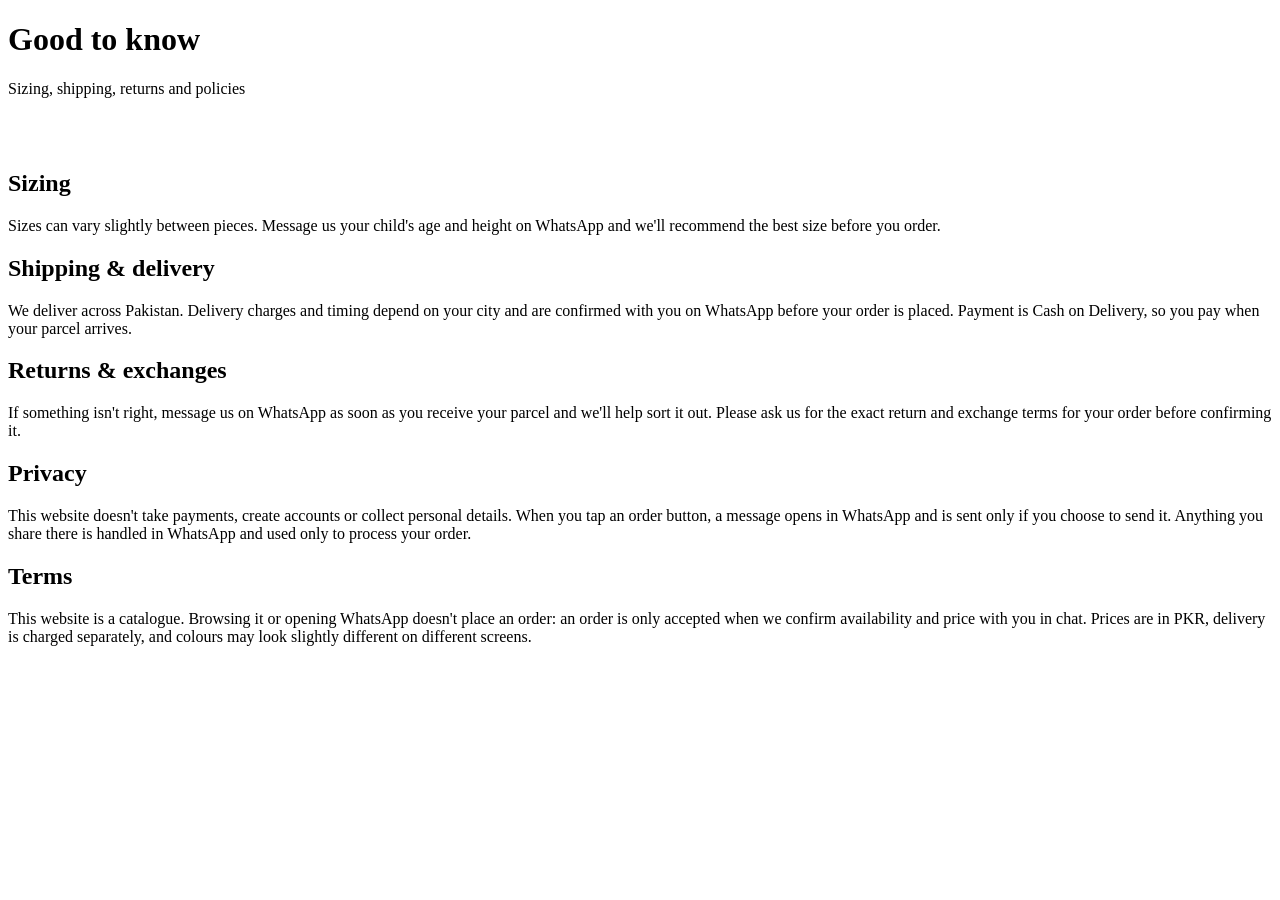
==== info.html @ cdf62325 "Add files via upload" ====
<!DOCTYPE html>
<html lang="en"><head><meta charset="utf-8"><meta name="viewport" content="width=device-width, initial-scale=1, viewport-fit=cover">
<title>Sizing, Shipping & Policies | PikoPanda</title><meta name="description" content="Sizing, shipping, returns, privacy and terms for PikoPanda.">
<link rel="icon" href="assets/mark.jpg"><link rel="preconnect" href="https://fonts.googleapis.com"><link rel="preconnect" href="https://fonts.gstatic.com" crossorigin>
<link href="https://fonts.googleapis.com/css2?family=Baloo+2:wght@600;700&family=Plus+Jakarta+Sans:wght@400;500;600;700&display=swap" rel="stylesheet">
<link rel="stylesheet" href="assets/style.css"></head>
<body data-page="info"><main id="top"><div class="pagehead"><h1>Good to know</h1><p>Sizing, shipping, returns and policies</p></div><section style="padding-top:36px"><div class="wrap prose">
<h2 id="sizing">Sizing</h2><p>Sizes can vary slightly between pieces. Message us your child's age and height on WhatsApp and we'll recommend the best size before you order.</p>
<h2 id="shipping">Shipping &amp; delivery</h2><p>We deliver across Pakistan. Delivery charges and timing depend on your city and are confirmed with you on WhatsApp before your order is placed. Payment is Cash on Delivery, so you pay when your parcel arrives.</p>
<h2 id="returns">Returns &amp; exchanges</h2><p>If something isn't right, message us on WhatsApp as soon as you receive your parcel and we'll help sort it out. Please ask us for the exact return and exchange terms for your order before confirming it.</p>
<h2 id="privacy">Privacy</h2><p>This website doesn't take payments, create accounts or collect personal details. When you tap an order button, a message opens in WhatsApp and is sent only if you choose to send it. Anything you share there is handled in WhatsApp and used only to process your order.</p>
<h2 id="terms">Terms</h2><p>This website is a catalogue. Browsing it or opening WhatsApp doesn't place an order: an order is only accepted when we confirm availability and price with you in chat. Prices are in PKR, delivery is charged separately, and colours may look slightly different on different screens.</p>
</div></section></main><script src="assets/site.js"></script></body></html>
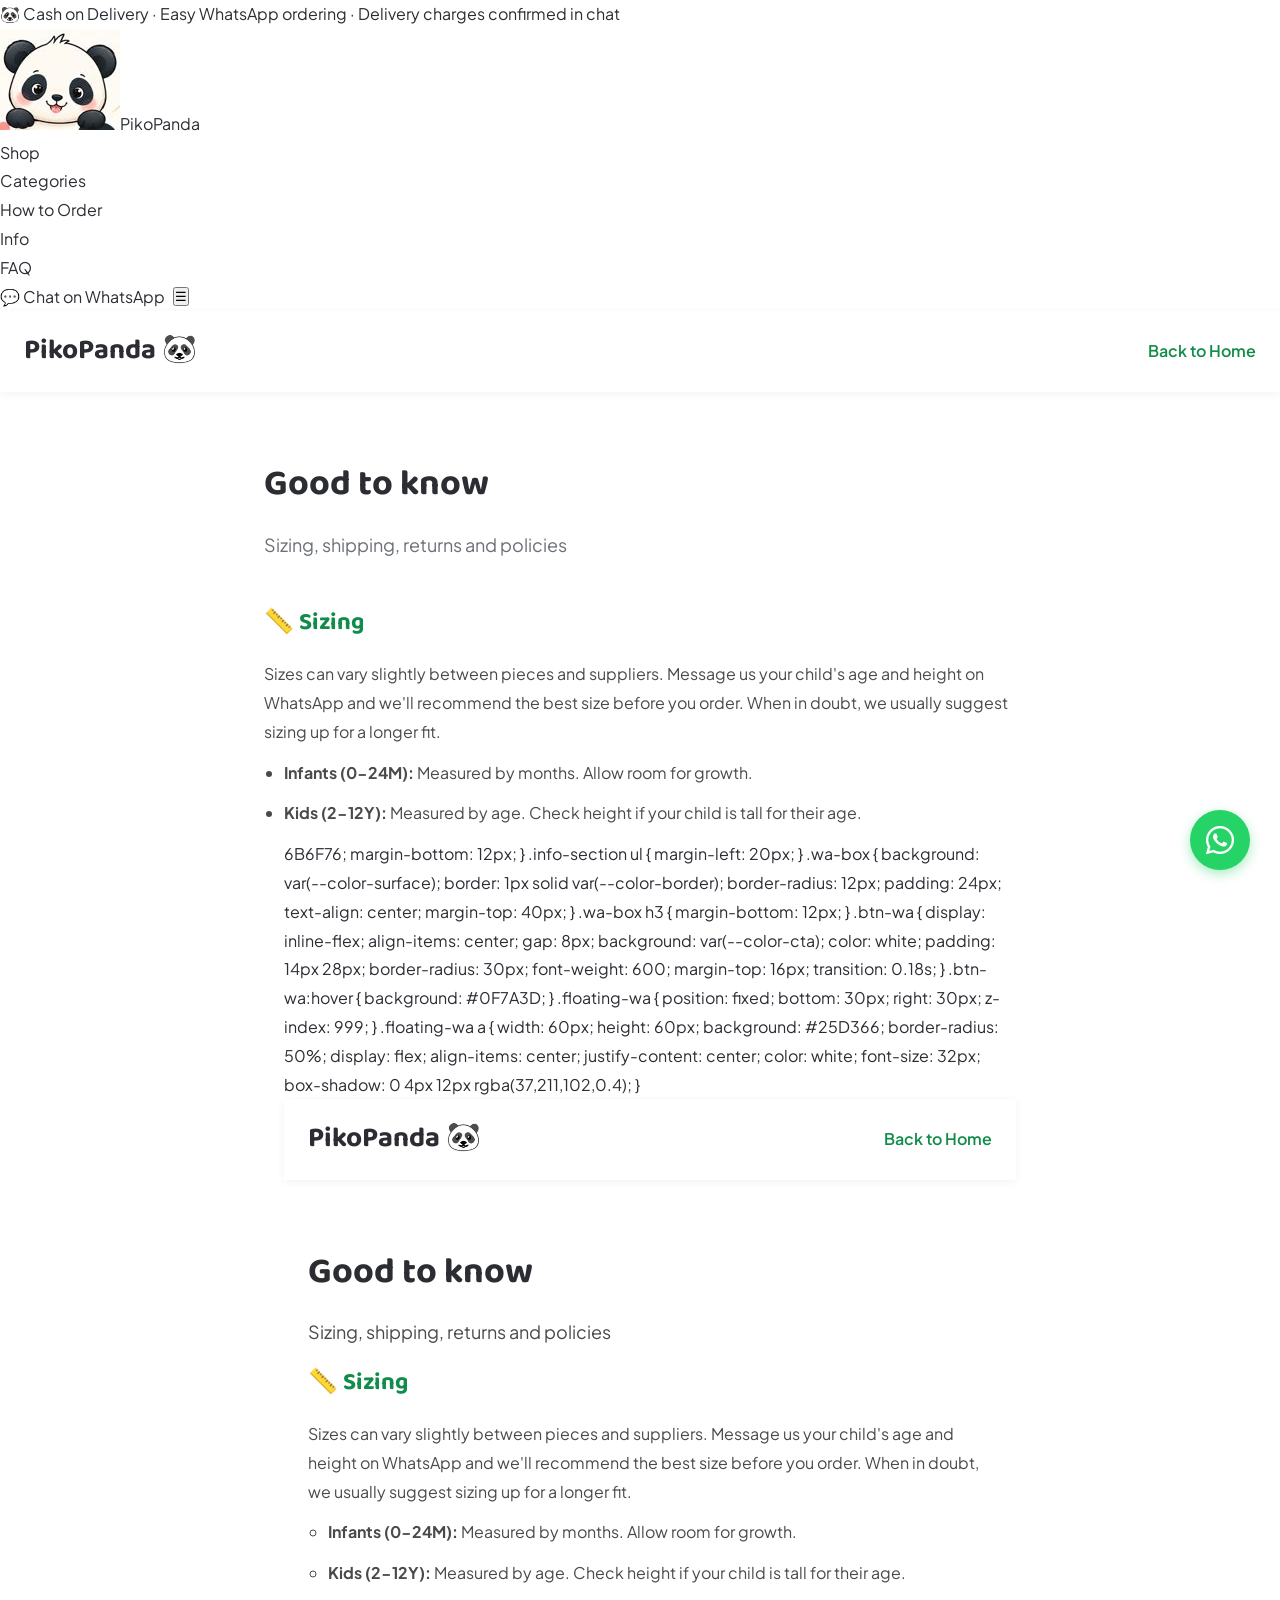
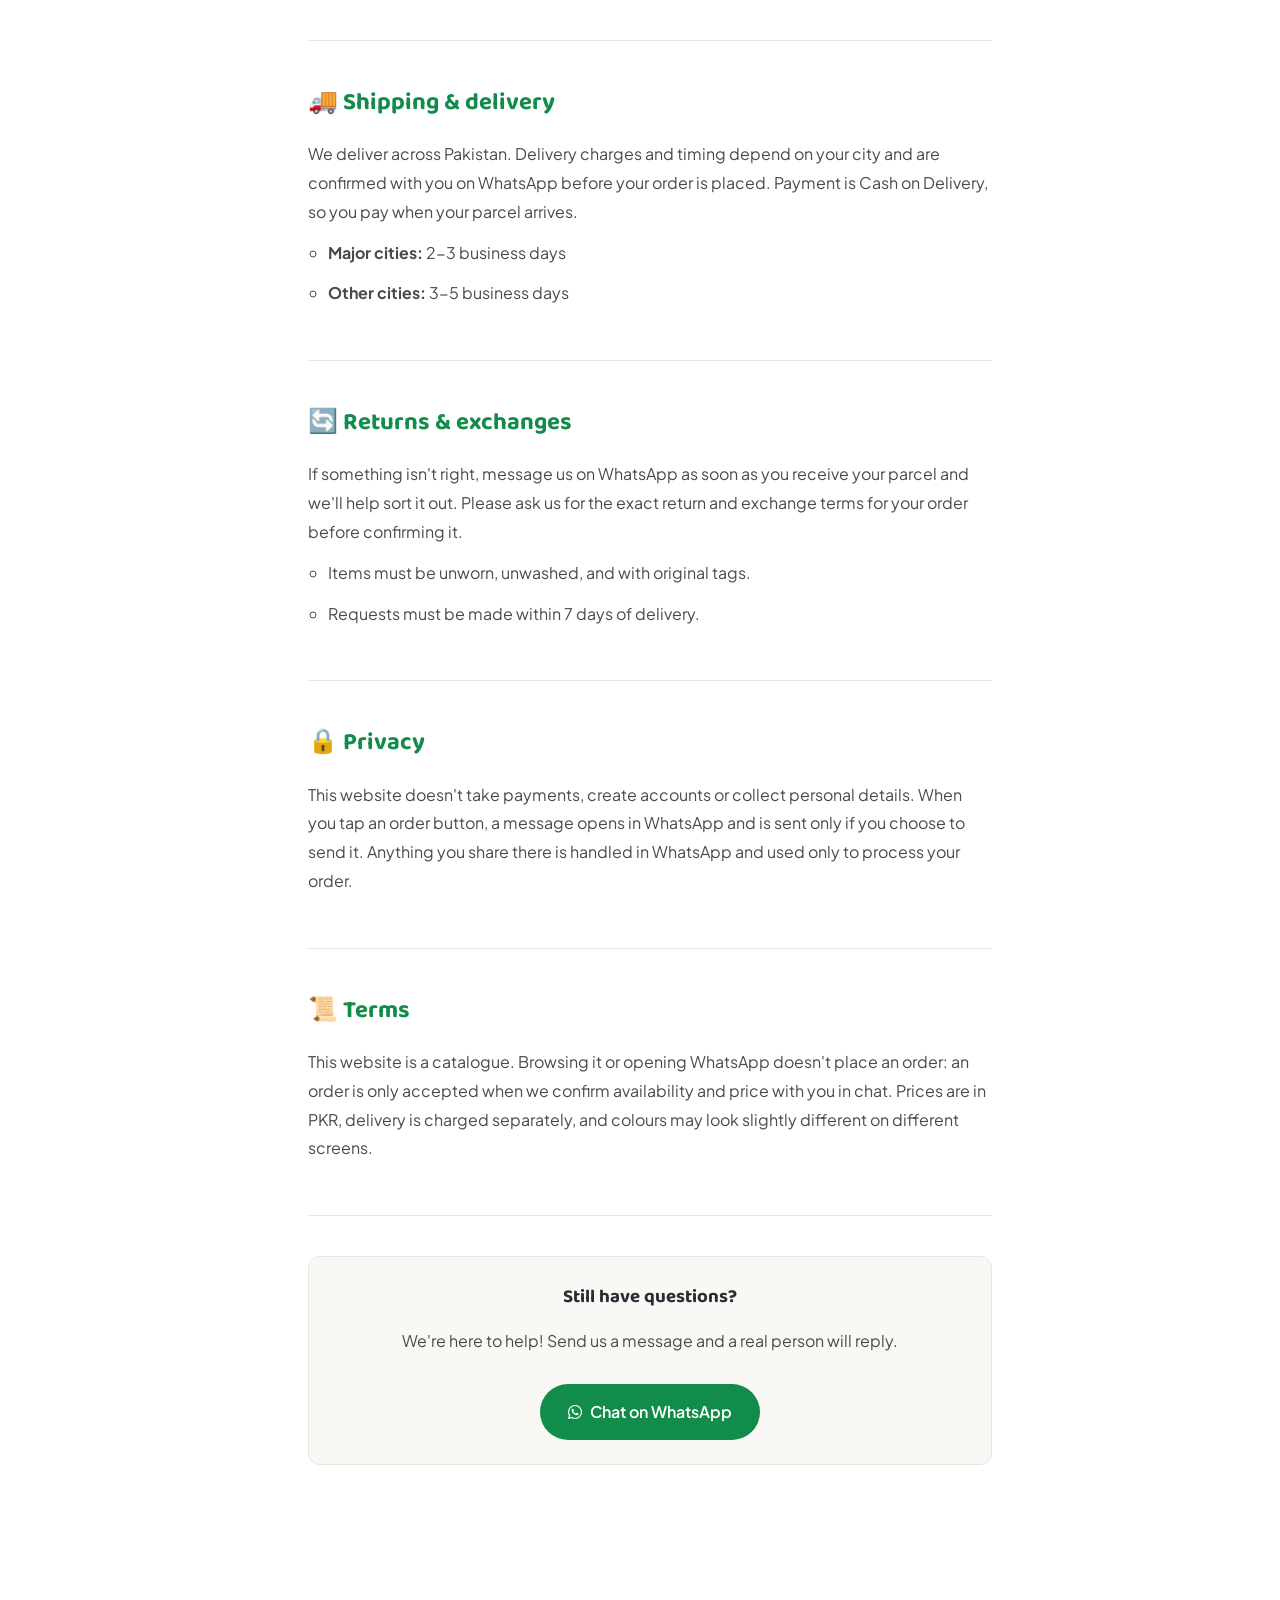
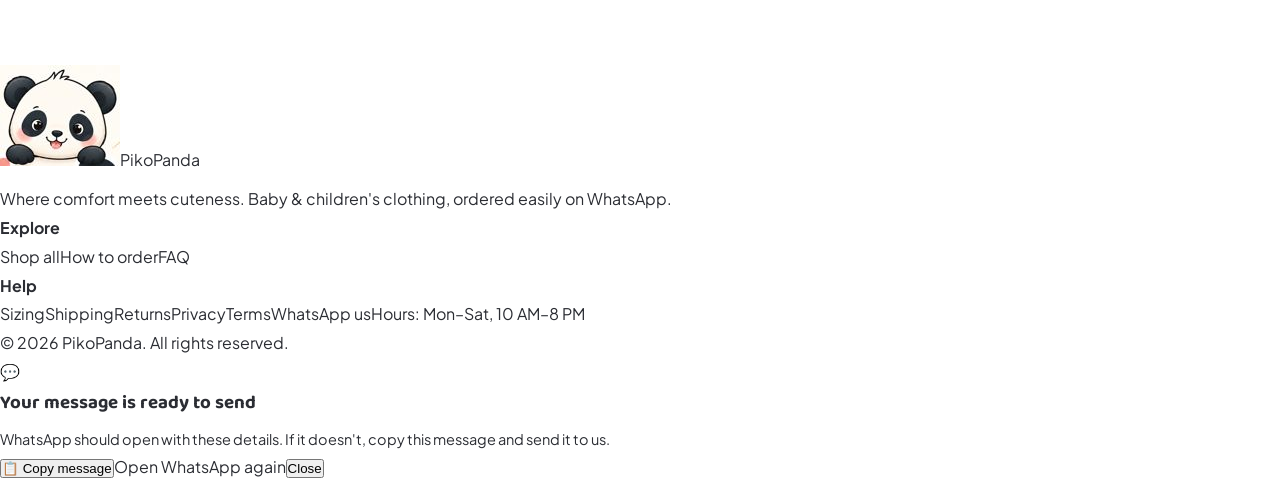
==== commit bdb053be: "Update info.html" ====
--- a/info.html
+++ b/info.html
@@ -1,13 +1,140 @@
 <!DOCTYPE html>
-<html lang="en"><head><meta charset="utf-8"><meta name="viewport" content="width=device-width, initial-scale=1, viewport-fit=cover">
-<title>Sizing, Shipping & Policies | PikoPanda</title><meta name="description" content="Sizing, shipping, returns, privacy and terms for PikoPanda.">
-<link rel="icon" href="assets/mark.jpg"><link rel="preconnect" href="https://fonts.googleapis.com"><link rel="preconnect" href="https://fonts.gstatic.com" crossorigin>
-<link href="https://fonts.googleapis.com/css2?family=Baloo+2:wght@600;700&family=Plus+Jakarta+Sans:wght@400;500;600;700&display=swap" rel="stylesheet">
-<link rel="stylesheet" href="assets/style.css"></head>
-<body data-page="info"><main id="top"><div class="pagehead"><h1>Good to know</h1><p>Sizing, shipping, returns and policies</p></div><section style="padding-top:36px"><div class="wrap prose">
-<h2 id="sizing">Sizing</h2><p>Sizes can vary slightly between pieces. Message us your child's age and height on WhatsApp and we'll recommend the best size before you order.</p>
-<h2 id="shipping">Shipping &amp; delivery</h2><p>We deliver across Pakistan. Delivery charges and timing depend on your city and are confirmed with you on WhatsApp before your order is placed. Payment is Cash on Delivery, so you pay when your parcel arrives.</p>
-<h2 id="returns">Returns &amp; exchanges</h2><p>If something isn't right, message us on WhatsApp as soon as you receive your parcel and we'll help sort it out. Please ask us for the exact return and exchange terms for your order before confirming it.</p>
-<h2 id="privacy">Privacy</h2><p>This website doesn't take payments, create accounts or collect personal details. When you tap an order button, a message opens in WhatsApp and is sent only if you choose to send it. Anything you share there is handled in WhatsApp and used only to process your order.</p>
-<h2 id="terms">Terms</h2><p>This website is a catalogue. Browsing it or opening WhatsApp doesn't place an order: an order is only accepted when we confirm availability and price with you in chat. Prices are in PKR, delivery is charged separately, and colours may look slightly different on different screens.</p>
-</div></section></main><script src="assets/site.js"></script></body></html>+<html lang="en">
+<head>
+    <meta charset="UTF-8">
+    <meta name="viewport" content="width=device-width, initial-scale=1.0">
+    <title>Sizing, Shipping & Policies | PikoPanda</title>
+    <link rel="preconnect" href="https://fonts.googleapis.com">
+    <link href="https://fonts.googleapis.com/css2?family=Baloo+2:wght@400;600;700&family=Plus+Jakarta+Sans:wght@400;500;600;700&display=swap" rel="stylesheet">
+    <link rel="stylesheet" href="https://cdnjs.cloudflare.com/ajax/libs/font-awesome/6.4.0/css/all.min.css">
+    <style>
+        :root { --color-primary: #2B2D33; --color-cta: #128C4A; --color-surface: #FAF8F5; --color-border: #E8E6E2; --container-max: 1240px; }
+        * { margin: 0; padding: 0; box-sizing: border-box; }
+        body { font-family: 'Plus Jakarta Sans', sans-serif; color: var(--color-primary); background: white; line-height: 1.8; }
+        h1, h2, h3 { font-family: 'Baloo 2', cursive; }
+        a { text-decoration: none; color: inherit; }
+
+        .header { background: white; box-shadow: 0 2px 8px rgba(43,45,51,0.06); padding: 15px 24px; position: sticky; top: 0; z-index: 100; }
+        .header-container { max-width: var(--container-max); margin: 0 auto; display: flex; justify-content: space-between; align-items: center; }
+        .logo { font-family: 'Baloo 2', cursive; font-size: 28px; font-weight: 700; text-decoration: none; color: var(--color-primary); }
+
+        .info-container { max-width: 800px; margin: 0 auto; padding: 60px 24px; }
+        .info-container h1 { font-size: 36px; margin-bottom: 12px; }
+        .info-container > p { color: #6B6F76; margin-bottom: 40px; font-size: 18px; }
+        
+        .info-section { margin-bottom: 40px; padding-bottom: 40px; border-bottom: 1px solid var(--color-border); }
+        .info-section:last-child { border-bottom: none; }
+        .info-section h2 { font-size: 24px; margin-bottom: 16px; color: var(--color-cta); }
+        .info-section p, .info-section li { margin-bottom: 12px; color: #4a4a4a; }
+        .info-section ul { margin-left: 20px; }
+
+        .wa-box { background: var(--color-surface); border: 1px solid var(--color-border); border-radius: 12px; padding: 24px; text-align: center; margin-top: 40px; }
+        .wa-box h3 { margin-bottom: 12px; }
+        .btn-wa { display: inline-flex; align-items: center; gap: 8px; background: var(--color-cta); color: white; padding: 14px 28px; border-radius: 30px; font-weight: 600; margin-top: 16px; transition: 0.18s; }
+        .btn-wa:hover { background: #0F7A3D; }
+
+        .floating-wa { position: fixed; bottom: 30px; right: 30px; z-index: 999; }
+        .floating-wa a { width: 60px; height: 60px; background: #25D366; border-radius: 50%; display: flex; align-items: center; justify-content: center; color: white; font-size: 32px; box-shadow: 0 4px 12px rgba(37,211,102,0.4); }
+    </style>
+</head>
+<body>
+    <header class="header">
+        <div class="header-container">
+            <a href="index.html" class="logo">PikoPanda 🐼</a>
+            <a href="index.html" style="color:var(--color-cta);font-weight:600;">Back to Home</a>
+        </div>
+    </header>
+
+    <div class="info-container">
+        <h1>Good to know</h1>
+        <p>Sizing, shipping, returns and policies</p>
+
+        <div class="info-section">
+            <h2>📏 Sizing</h2>
+            <p>Sizes can vary slightly between pieces and suppliers. Message us your child's age and height on WhatsApp and we'll recommend the best size before you order. When in doubt, we usually suggest sizing up for a longer fit.</p>
+            <ul>
+                <li><strong>Infants (0-24M):</strong> Measured by months. Allow room for growth.</li>
+                <li><strong>Kids (2-12Y):</strong> Measured by age. Check height if your child is tall for their age.</li>
+           6B6F76; margin-bottom: 12px; }
+        .info-section ul { margin-left: 20px; }
+
+        .wa-box { background: var(--color-surface); border: 1px solid var(--color-border); border-radius: 12px; padding: 24px; text-align: center; margin-top: 40px; }
+        .wa-box h3 { margin-bottom: 12px; }
+        .btn-wa { display: inline-flex; align-items: center; gap: 8px; background: var(--color-cta); color: white; padding: 14px 28px; border-radius: 30px; font-weight: 600; margin-top: 16px; transition: 0.18s; }
+        .btn-wa:hover { background: #0F7A3D; }
+
+        .floating-wa { position: fixed; bottom: 30px; right: 30px; z-index: 999; }
+        .floating-wa a { width: 60px; height: 60px; background: #25D366; border-radius: 50%; display: flex; align-items: center; justify-content: center; color: white; font-size: 32px; box-shadow: 0 4px 12px rgba(37,211,102,0.4); }
+    </style>
+</head>
+<body>
+    <header class="header">
+        <div class="header-container">
+            <a href="index.html" class="logo">PikoPanda 🐼</a>
+            <a href="index.html" style="color:var(--color-cta);font-weight:600;">Back to Home</a>
+        </div>
+    </header>
+
+    <div class="info-container">
+        <h1>Good to know</h1>
+        <p>Sizing, shipping, returns and policies</p>
+
+        <div class="info-section">
+            <h2>📏 Sizing</h2>
+            <p>Sizes can vary slightly between pieces and suppliers. Message us your child's age and height on WhatsApp and we'll recommend the best size before you order. When in doubt, we usually suggest sizing up for a longer fit.</p>
+            <ul>
+                <li><strong>Infants (0-24M):</strong> Measured by months. Allow room for growth.</li>
+                <li><strong>Kids (2-12Y):</strong> Measured by age. Check height if your child is tall for their age.</li>
+            </ul>
+        </div>
+
+        <div class="info-section">
+            <h2>🚚 Shipping & delivery</h2>
+            <p>We deliver across Pakistan. Delivery charges and timing depend on your city and are confirmed with you on WhatsApp before your order is placed. Payment is Cash on Delivery, so you pay when your parcel arrives.</p>
+            <ul>
+                <li><strong>Major cities:</strong> 2-3 business days</li>
+                <li><strong>Other cities:</strong> 3-5 business days</li>
+            </ul>
+        </div>
+
+        <div class="info-section">
+            <h2>🔄 Returns & exchanges</h2>
+            <p>If something isn't right, message us on WhatsApp as soon as you receive your parcel and we'll help sort it out. Please ask us for the exact return and exchange terms for your order before confirming it.</p>
+            <ul>
+                <li>Items must be unworn, unwashed, and with original tags.</li>
+                <li>Requests must be made within 7 days of delivery.</li>
+            </ul>
+        </div>
+
+        <div class="info-section">
+            <h2>🔒 Privacy</h2>
+            <p>This website doesn't take payments, create accounts or collect personal details. When you tap an order button, a message opens in WhatsApp and is sent only if you choose to send it. Anything you share there is handled in WhatsApp and used only to process your order.</p>
+        </div>
+
+        <div class="info-section">
+            <h2>📜 Terms</h2>
+            <p>This website is a catalogue. Browsing it or opening WhatsApp doesn't place an order: an order is only accepted when we confirm availability and price with you in chat. Prices are in PKR, delivery is charged separately, and colours may look slightly different on different screens.</p>
+        </div>
+
+        <div class="wa-box">
+            <h3>Still have questions?</h3>
+            <p>We're here to help! Send us a message and a real person will reply.</p>
+            <a href="#" class="btn-wa" id="infoWa"><i class="fab fa-whatsapp"></i> Chat on WhatsApp</a>
+        </div>
+    </div>
+
+    <div class="floating-wa">
+        <a href="#" id="floatWa"><i class="fab fa-whatsapp"></i></a>
+    </div>
+
+    <script src="assets/site.js"></script>
+    <script>
+        document.addEventListener('DOMContentLoaded', () => {
+            const msg = encodeURIComponent('Hi PikoPanda! 🐼 I have a question about sizing/shipping.');
+            const url = `https://wa.me/${CFG.wa}?text=${msg}`;
+            document.getElementById('infoWa').href = url;
+            document.getElementById('floatWa').href = url;
+        });
+    </script>
+</body>
+</html>
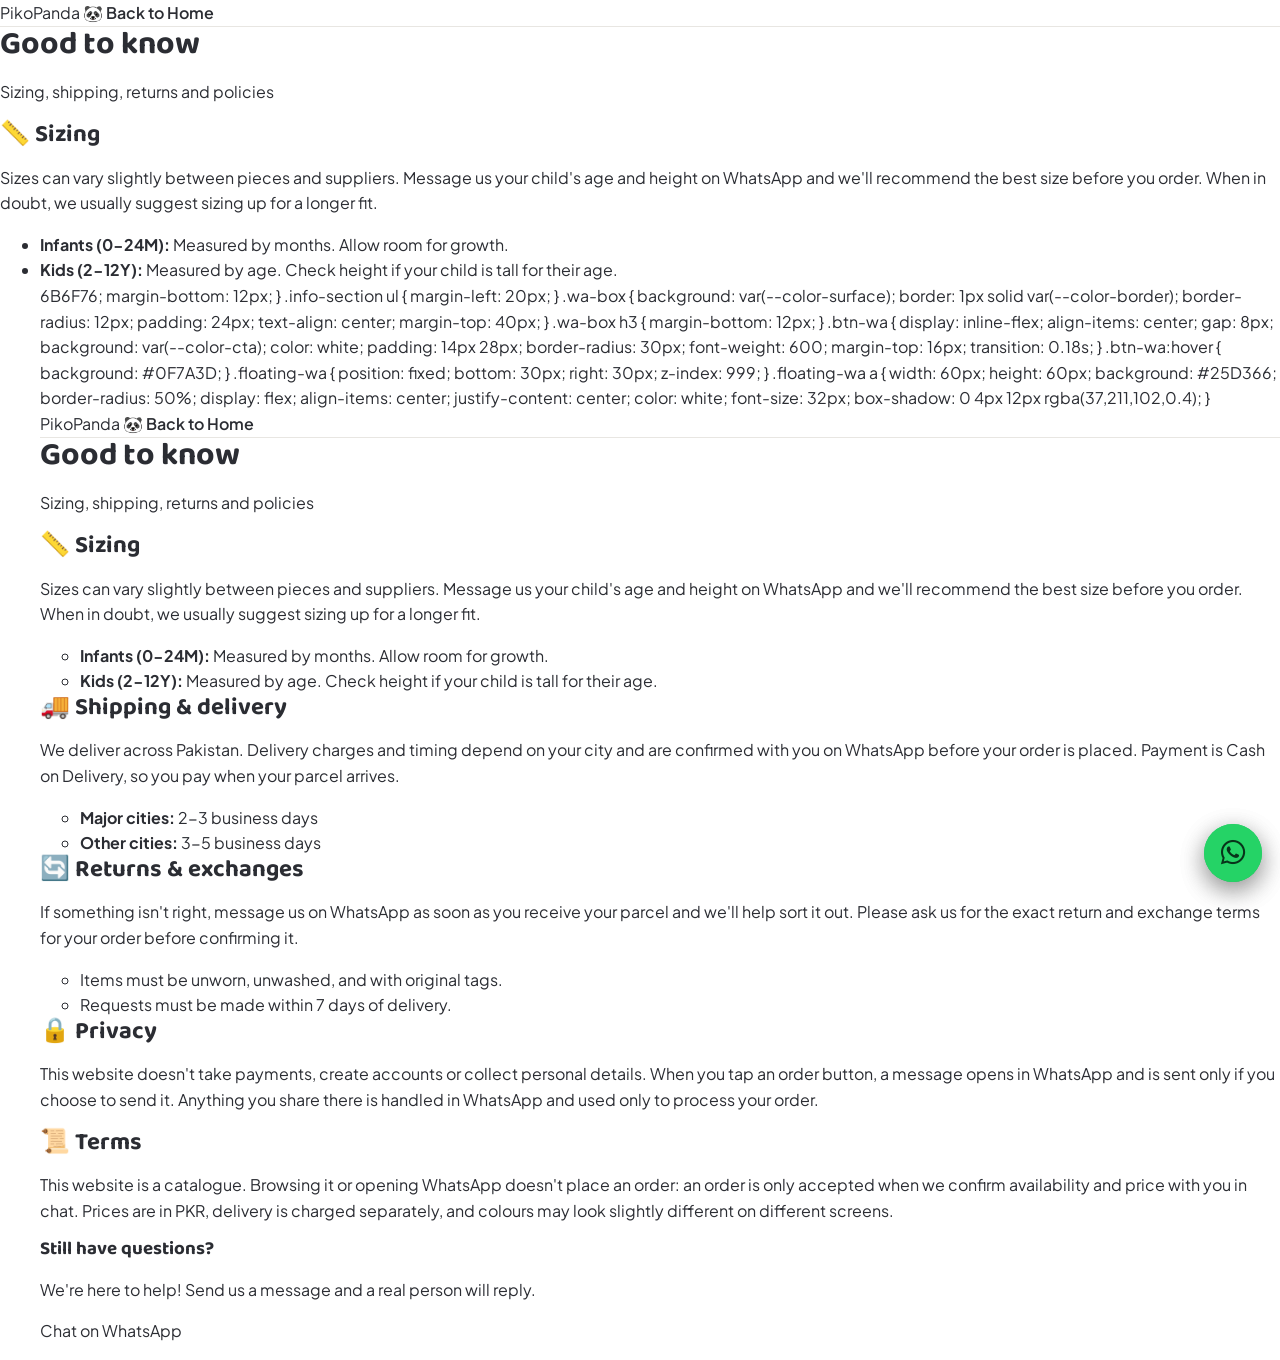
==== commit 9c035545: "Update info.html" ====
--- a/info.html
+++ b/info.html
@@ -7,35 +7,8 @@
     <link rel="preconnect" href="https://fonts.googleapis.com">
     <link href="https://fonts.googleapis.com/css2?family=Baloo+2:wght@400;600;700&family=Plus+Jakarta+Sans:wght@400;500;600;700&display=swap" rel="stylesheet">
     <link rel="stylesheet" href="https://cdnjs.cloudflare.com/ajax/libs/font-awesome/6.4.0/css/all.min.css">
-    <style>
-        :root { --color-primary: #2B2D33; --color-cta: #128C4A; --color-surface: #FAF8F5; --color-border: #E8E6E2; --container-max: 1240px; }
-        * { margin: 0; padding: 0; box-sizing: border-box; }
-        body { font-family: 'Plus Jakarta Sans', sans-serif; color: var(--color-primary); background: white; line-height: 1.8; }
-        h1, h2, h3 { font-family: 'Baloo 2', cursive; }
-        a { text-decoration: none; color: inherit; }
-
-        .header { background: white; box-shadow: 0 2px 8px rgba(43,45,51,0.06); padding: 15px 24px; position: sticky; top: 0; z-index: 100; }
-        .header-container { max-width: var(--container-max); margin: 0 auto; display: flex; justify-content: space-between; align-items: center; }
-        .logo { font-family: 'Baloo 2', cursive; font-size: 28px; font-weight: 700; text-decoration: none; color: var(--color-primary); }
-
-        .info-container { max-width: 800px; margin: 0 auto; padding: 60px 24px; }
-        .info-container h1 { font-size: 36px; margin-bottom: 12px; }
-        .info-container > p { color: #6B6F76; margin-bottom: 40px; font-size: 18px; }
-        
-        .info-section { margin-bottom: 40px; padding-bottom: 40px; border-bottom: 1px solid var(--color-border); }
-        .info-section:last-child { border-bottom: none; }
-        .info-section h2 { font-size: 24px; margin-bottom: 16px; color: var(--color-cta); }
-        .info-section p, .info-section li { margin-bottom: 12px; color: #4a4a4a; }
-        .info-section ul { margin-left: 20px; }
-
-        .wa-box { background: var(--color-surface); border: 1px solid var(--color-border); border-radius: 12px; padding: 24px; text-align: center; margin-top: 40px; }
-        .wa-box h3 { margin-bottom: 12px; }
-        .btn-wa { display: inline-flex; align-items: center; gap: 8px; background: var(--color-cta); color: white; padding: 14px 28px; border-radius: 30px; font-weight: 600; margin-top: 16px; transition: 0.18s; }
-        .btn-wa:hover { background: #0F7A3D; }
-
-        .floating-wa { position: fixed; bottom: 30px; right: 30px; z-index: 999; }
-        .floating-wa a { width: 60px; height: 60px; background: #25D366; border-radius: 50%; display: flex; align-items: center; justify-content: center; color: white; font-size: 32px; box-shadow: 0 4px 12px rgba(37,211,102,0.4); }
-    </style>
+    <link rel="stylesheet" href="assets/style.css">
+  
 </head>
 <body>
     <header class="header">
--- a/assets/style.css
+++ b/assets/style.css
@@ -0,0 +1,115 @@
+
+:root{--ink:#2B2D33;--green:#7FB69A;--wa:#128C4A;--peach:#FFE5D4;--blue:#DCEBF5;--mint:#E4F2EA;--bg:#fff;--oat:#FAF8F5;--line:#E8E6E2;--muted:#6B6F76;--coral:#E8836B;--card:#fff;--shadow:0 10px 30px rgba(43,45,51,.08);
+box-sizing:border-box;padding-top:env(safe-area-inset-top,0px);padding-bottom:env(safe-area-inset-bottom,0px)}
+@media (prefers-color-scheme:dark){:root:not([data-theme="light"]){--ink:#F3F1EC;--bg:#17181B;--oat:#1E2023;--line:#2F3237;--muted:#A5A9B0;--peach:#3A2A22;--blue:#22303A;--mint:#1F2F27;--card:#212327;--shadow:0 10px 30px rgba(0,0,0,.4)}}
+:root[data-theme="dark"]{--ink:#F3F1EC;--bg:#17181B;--oat:#1E2023;--line:#2F3237;--muted:#A5A9B0;--peach:#3A2A22;--blue:#22303A;--mint:#1F2F27;--card:#212327;--shadow:0 10px 30px rgba(0,0,0,.4)}
+html{scroll-behavior:smooth;scroll-padding-top:env(safe-area-inset-top,0px)}
+*{box-sizing:border-box}
+body{margin:0;background:var(--bg);color:var(--ink);font-family:'Plus Jakarta Sans',-apple-system,BlinkMacSystemFont,'Segoe UI',sans-serif;line-height:1.6;-webkit-font-smoothing:antialiased}
+h1,h2,h3{font-family:'Baloo 2',system-ui,sans-serif;line-height:1.15;margin:0}
+img{max-width:100%}a{color:inherit;text-decoration:none}
+.wrap{max-width:1160px;margin:0 auto;padding:0 20px}
+.topbar{background:var(--mint);font-size:13px;text-align:center;padding:8px 12px;font-weight:600}
+header{position:sticky;top:env(safe-area-inset-top,0px);z-index:20;background:color-mix(in srgb,var(--bg) 88%,transparent);backdrop-filter:blur(12px);border-bottom:1px solid var(--line)}
+body::before{content:"";position:fixed;inset:0 0 auto;height:env(safe-area-inset-top,0px);z-index:21;background:var(--bg)}
+.nav{display:flex;align-items:center;justify-content:space-between;height:68px;gap:16px}
+.brand{display:flex;align-items:center;gap:10px;font-family:'Baloo 2';font-weight:700;font-size:24px}
+.brand img{width:44px;height:38px;object-fit:cover;border-radius:12px}
+nav ul{display:flex;gap:26px;list-style:none;margin:0;padding:0;font-weight:600;font-size:15px}
+nav a:hover{color:var(--green)}
+.btn{display:inline-flex;align-items:center;justify-content:center;gap:8px;border-radius:999px;font-weight:700;font-size:15px;padding:13px 24px;border:1.5px solid var(--ink);cursor:pointer;font-family:inherit;transition:.2s;background:transparent;color:var(--ink)}
+.btn:hover{transform:translateY(-2px)}
+.btn.wa{background:var(--wa);border-color:var(--wa);color:#fff;box-shadow:0 8px 20px rgba(18,140,74,.28)}
+.btn.sm{padding:9px 16px;font-size:13.5px}
+.hero{background:linear-gradient(135deg,var(--peach),var(--blue));position:relative;overflow:hidden}
+.hero .wrap{display:grid;grid-template-columns:1.1fr .9fr;gap:30px;align-items:center;padding-top:64px;padding-bottom:64px}
+.pill{display:inline-block;background:var(--card);border-radius:999px;padding:6px 14px;font-size:13px;font-weight:700;box-shadow:var(--shadow)}
+.hero h1{font-size:clamp(38px,6vw,68px);margin:18px 0 14px}
+.hero h1 span{color:var(--green)}
+.hero p{font-size:18px;color:var(--muted);max-width:480px;margin:0 0 26px}
+.cta{display:flex;gap:12px;flex-wrap:wrap}
+.hero-art{background:var(--card);border-radius:36px;box-shadow:var(--shadow);padding:14px;transform:rotate(2deg)}
+.hero-art img{width:100%;border-radius:26px;display:block}
+.blob{position:absolute;border-radius:50%;filter:blur(2px);opacity:.55}
+.trust{background:var(--oat);border-bottom:1px solid var(--line)}
+.trust .wrap{display:grid;grid-template-columns:repeat(4,1fr);gap:16px;padding-top:22px;padding-bottom:22px}
+.t{display:flex;gap:12px;align-items:center;font-size:14px;font-weight:600}
+.t i{font-style:normal;font-size:26px;background:var(--mint);width:46px;height:46px;border-radius:14px;display:grid;place-items:center;flex:none}
+.t small{display:block;color:var(--muted);font-weight:500}
+section{padding:72px 0}
+.head{text-align:center;margin-bottom:36px}
+.head h2{font-size:clamp(28px,4vw,42px)}
+.head p{color:var(--muted);margin:8px 0 0}
+.cats{display:grid;grid-template-columns:repeat(4,1fr);gap:16px}
+.cat{border-radius:26px;padding:26px 20px;text-align:center;font-family:'Baloo 2';font-weight:700;font-size:21px;transition:.25s;cursor:pointer;color:#2B2D33}
+.cat:hover{transform:translateY(-6px);box-shadow:var(--shadow)}
+.cat span{display:block;font-size:46px;margin-bottom:6px}
+.cat small{display:block;font:500 13px 'Plus Jakarta Sans';opacity:.75}
+.tabs{display:flex;gap:8px;justify-content:center;flex-wrap:wrap;margin-bottom:28px}
+.tab{border:1.5px solid var(--line);background:var(--card);color:var(--ink);border-radius:999px;padding:8px 18px;font:600 14px 'Plus Jakarta Sans';cursor:pointer}
+.tab.on{background:var(--ink);color:var(--bg);border-color:var(--ink)}
+.grid{display:grid;grid-template-columns:repeat(4,1fr);gap:20px}
+.card{background:var(--card);border:1px solid var(--line);border-radius:22px;overflow:hidden;transition:.25s;display:flex;flex-direction:column}
+.card:hover{transform:translateY(-4px);box-shadow:var(--shadow)}
+.ph{aspect-ratio:1/1.05;display:grid;place-items:center;font-size:72px;position:relative}
+.badge{position:absolute;top:12px;left:12px;background:var(--card);color:var(--ink);font:700 12px 'Plus Jakarta Sans';padding:4px 10px;border-radius:999px}
+.body{padding:14px 16px 18px;display:flex;flex-direction:column;gap:8px;flex:1}
+.body h3{font-size:18px}
+.sku{font:500 12px 'IBM Plex Mono',ui-monospace,monospace;color:var(--muted);background:var(--oat);padding:3px 8px;border-radius:8px;align-self:flex-start;border:0;cursor:pointer}
+.chips{display:flex;gap:6px;flex-wrap:wrap}
+.chip{font-size:12px;border:1px solid var(--line);border-radius:8px;padding:2px 8px;color:var(--muted);background:transparent;cursor:pointer;font-family:inherit}
+.chip.on{background:var(--mint);color:var(--ink);border-color:var(--green)}
+.price{font-family:'Baloo 2';font-weight:700;font-size:20px;margin-top:auto}
+.note{text-align:center;color:var(--muted);font-size:13px;margin-top:22px}
+.steps{display:grid;grid-template-columns:repeat(4,1fr);gap:18px;counter-reset:s}
+.step{background:var(--card);border-radius:24px;padding:26px 22px;border:1px solid var(--line);position:relative}
+.step::before{counter-increment:s;content:counter(s);position:absolute;top:-16px;left:22px;background:var(--green);color:#10281c;width:34px;height:34px;border-radius:50%;display:grid;place-items:center;font:700 17px 'Baloo 2'}
+.step b{font-family:'Baloo 2';font-size:19px}
+.step p{margin:6px 0 0;color:var(--muted);font-size:14.5px}
+.alt{background:var(--oat)}
+.why{display:grid;grid-template-columns:repeat(3,1fr);gap:18px}
+.why div{background:var(--card);border:1px solid var(--line);border-radius:24px;padding:28px}
+.why i{font-style:normal;font-size:34px}
+.why h3{font-size:21px;margin:8px 0 6px}.why p{margin:0;color:var(--muted);font-size:15px}
+.faq{max-width:760px;margin:0 auto}
+details{background:var(--card);border:1px solid var(--line);border-radius:18px;padding:16px 20px;margin-bottom:10px}
+summary{font-weight:700;cursor:pointer;list-style:none;display:flex;justify-content:space-between;gap:12px}
+summary::after{content:"+";font-size:22px;line-height:1;color:var(--green)}
+details[open] summary::after{content:"–"}
+details p{margin:10px 0 0;color:var(--muted);font-size:15px}
+.band{background:var(--ink);color:#fff;border-radius:32px;padding:48px 28px;text-align:center;background-image:radial-gradient(circle at 15% 20%,rgba(127,182,154,.35),transparent 40%),radial-gradient(circle at 90% 80%,rgba(255,229,212,.2),transparent 40%)}
+.band h2{font-size:clamp(28px,4vw,40px)}.band p{opacity:.8;margin:10px 0 22px}
+footer{background:var(--oat);border-top:1px solid var(--line);padding:46px 0 90px;font-size:14.5px}
+footer .wrap{display:grid;grid-template-columns:1.4fr 1fr 1fr;gap:30px}
+footer h4{font-family:'Baloo 2';font-size:18px;margin:0 0 8px}
+footer a{display:block;color:var(--muted);padding:2px 0}footer a:hover{color:var(--green)}
+.copy{text-align:center;color:var(--muted);font-size:13px;margin-top:30px}
+.fab{position:fixed;right:18px;bottom:calc(18px + env(safe-area-inset-bottom,0px));width:58px;height:58px;border-radius:50%;background:#25D366;color:#08331A;display:grid;place-items:center;box-shadow:0 8px 24px rgba(0,0,0,.25);z-index:30;font-size:28px;transition:.2s}
+.fab:hover{transform:scale(1.08)}
+.modal{position:fixed;inset:0;background:rgba(10,12,14,.55);display:none;place-items:center;z-index:50;padding:20px}
+.modal.open{display:grid}
+.sheet{background:var(--card);border-radius:26px;max-width:460px;width:100%;padding:26px;box-shadow:var(--shadow)}
+.sheet h3{font-size:24px}
+.sheet pre{background:var(--oat);border:1px solid var(--line);border-radius:14px;padding:14px;white-space:pre-wrap;font:13.5px/1.5 'Plus Jakarta Sans',sans-serif;margin:12px 0}
+.sheet .row{display:flex;gap:10px;flex-wrap:wrap}
+@media(max-width:900px){nav ul{display:none}.hero .wrap{grid-template-columns:1fr;padding-top:36px;padding-bottom:44px}.hero-art{max-width:420px;margin:0 auto;transform:none}.trust .wrap,.cats,.grid,.steps{grid-template-columns:repeat(2,1fr)}.why{grid-template-columns:1fr}footer .wrap{grid-template-columns:1fr}section{padding:52px 0}}
+@media(max-width:480px){.grid{gap:12px}.body h3{font-size:16px}.nav .btn.sm span{display:none}}
+@media(prefers-reduced-motion:reduce){*{transition:none!important;scroll-behavior:auto!important}}
+
+.burger{display:none;width:44px;height:44px;border-radius:12px;border:1.5px solid var(--line);background:var(--card);color:var(--ink);font-size:20px;cursor:pointer}
+.card h3 a:hover{color:var(--green)}.ph{overflow:hidden}
+.pagehead{background:linear-gradient(135deg,var(--peach),var(--blue));padding:44px 0;text-align:center}
+.pagehead h1{font-size:clamp(32px,5vw,48px)}.pagehead p{color:var(--muted);margin:6px 0 0}
+.bar{display:flex;gap:12px;flex-wrap:wrap;align-items:center;margin-bottom:18px}
+.bar input,.bar select{height:46px;border:1.5px solid var(--line);border-radius:12px;padding:0 14px;background:var(--card);color:var(--ink);font:500 15px 'Plus Jakarta Sans',sans-serif}
+.bar input{flex:1;min-width:200px}
+.bar input:focus,.bar select:focus{outline:none;border-color:var(--wa);box-shadow:0 0 0 2px rgba(18,140,74,.25)}
+.empty{grid-column:1/-1;text-align:center;padding:50px 10px;color:var(--muted)}
+.pgrid{display:grid;grid-template-columns:1fr 1fr;gap:40px;align-items:start}
+.pimg{aspect-ratio:1;border-radius:30px;display:grid;place-items:center;font-size:140px;overflow:hidden}
+.pgrid h1{font-size:clamp(28px,4vw,40px);margin:10px 0}.price.big{font-size:30px;margin:10px 0}.muted{color:var(--muted)}
+.qty{display:inline-flex;align-items:center;gap:14px;border:1.5px solid var(--line);border-radius:999px;padding:4px;margin:18px 0}
+.qty button{width:38px;height:38px;border-radius:50%;border:0;background:var(--oat);color:var(--ink);font-size:20px;cursor:pointer}
+.pts{padding-left:20px;color:var(--muted);font-size:14.5px}.rel{margin:56px 0 20px;font-size:28px}.crumb{color:var(--muted);font-size:14px;font-weight:600}
+.prose{max-width:780px;margin:0 auto}.prose h2{font-size:28px;margin:38px 0 8px}.prose p,.prose li{color:var(--muted)}
+@media(max-width:900px){.burger{display:grid;place-items:center}nav ul.open{display:flex;flex-direction:column;gap:14px;position:absolute;top:100%;left:0;right:0;background:var(--bg);padding:18px 20px;border-bottom:1px solid var(--line)}.pgrid{grid-template-columns:1fr;gap:22px}}
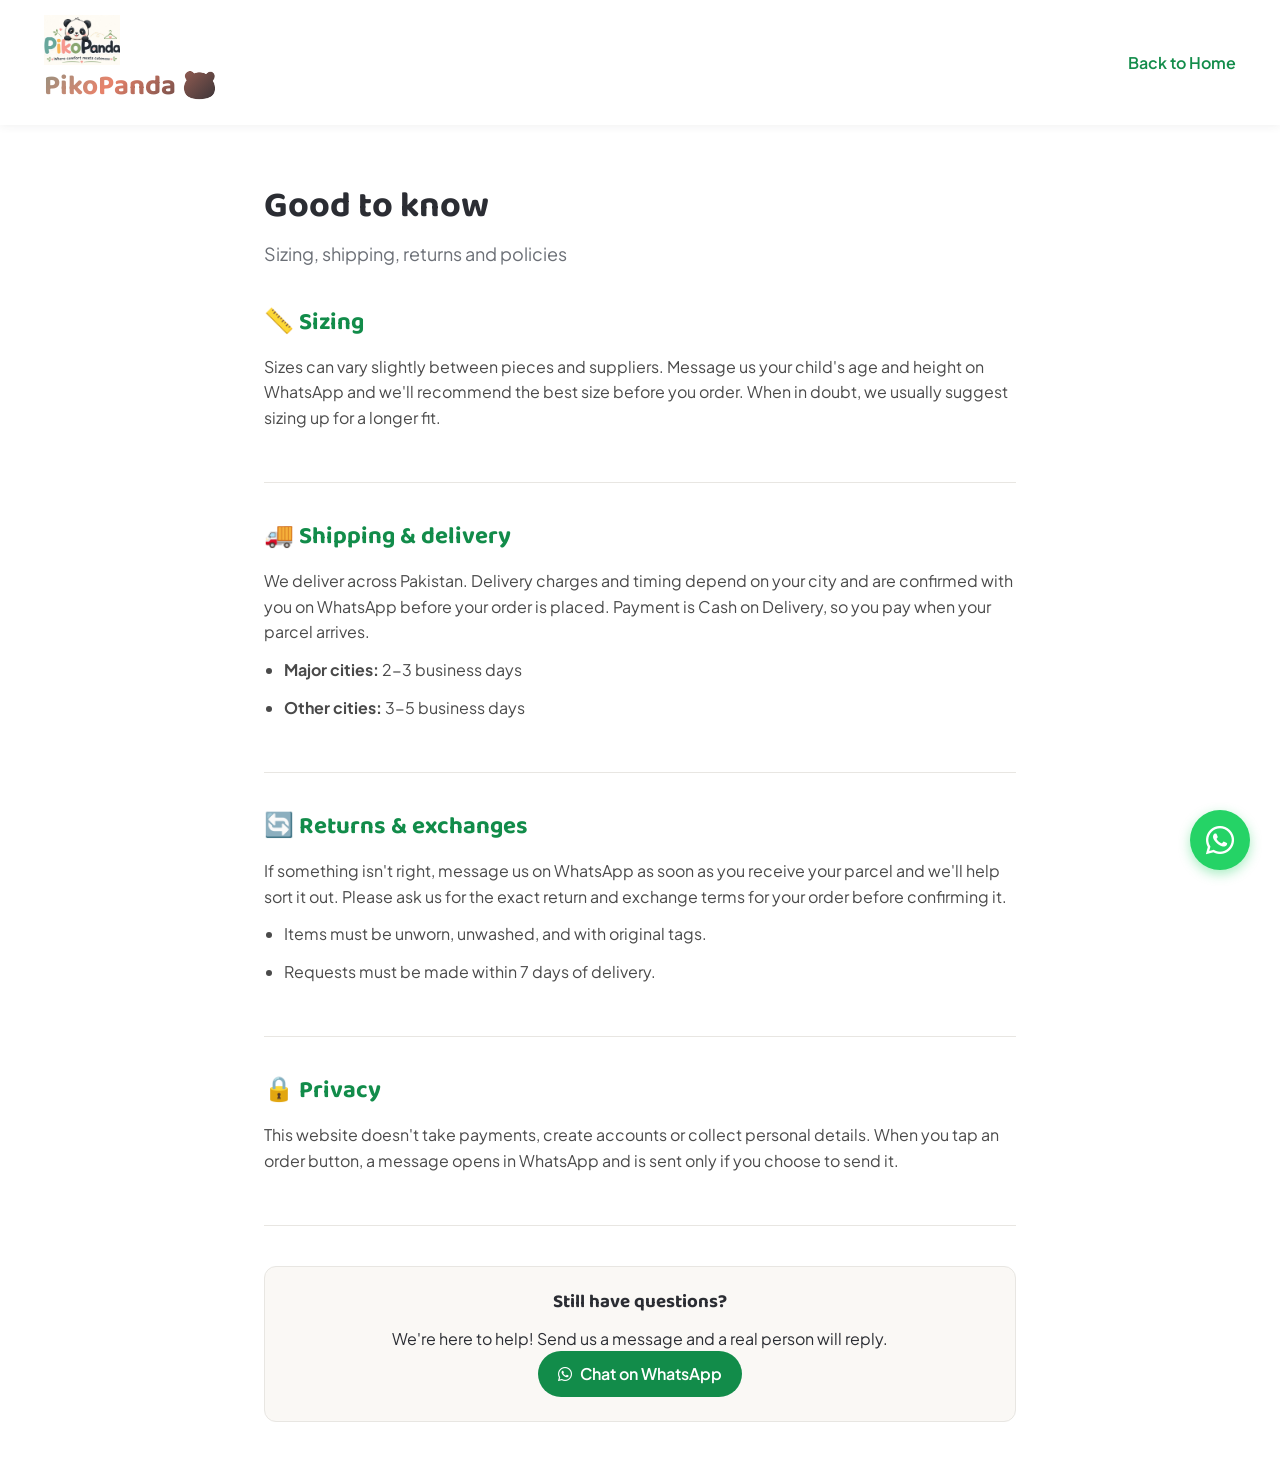
==== commit 2dafc550: "Update info.html" ====
--- a/info.html
+++ b/info.html
@@ -8,12 +8,14 @@
     <link href="https://fonts.googleapis.com/css2?family=Baloo+2:wght@400;600;700&family=Plus+Jakarta+Sans:wght@400;500;600;700&display=swap" rel="stylesheet">
     <link rel="stylesheet" href="https://cdnjs.cloudflare.com/ajax/libs/font-awesome/6.4.0/css/all.min.css">
     <link rel="stylesheet" href="assets/style.css">
-  
 </head>
 <body>
     <header class="header">
         <div class="header-container">
-            <a href="index.html" class="logo">PikoPanda 🐼</a>
+            <a href="index.html" class="logo">
+                <img src="assets/logo.jpg" alt="PikoPanda" style="height: 50px;">
+                <span>PikoPanda 🐼</span>
+            </a>
             <a href="index.html" style="color:var(--color-cta);font-weight:600;">Back to Home</a>
         </div>
     </header>
@@ -25,40 +27,6 @@
         <div class="info-section">
             <h2>📏 Sizing</h2>
             <p>Sizes can vary slightly between pieces and suppliers. Message us your child's age and height on WhatsApp and we'll recommend the best size before you order. When in doubt, we usually suggest sizing up for a longer fit.</p>
-            <ul>
-                <li><strong>Infants (0-24M):</strong> Measured by months. Allow room for growth.</li>
-                <li><strong>Kids (2-12Y):</strong> Measured by age. Check height if your child is tall for their age.</li>
-           6B6F76; margin-bottom: 12px; }
-        .info-section ul { margin-left: 20px; }
-
-        .wa-box { background: var(--color-surface); border: 1px solid var(--color-border); border-radius: 12px; padding: 24px; text-align: center; margin-top: 40px; }
-        .wa-box h3 { margin-bottom: 12px; }
-        .btn-wa { display: inline-flex; align-items: center; gap: 8px; background: var(--color-cta); color: white; padding: 14px 28px; border-radius: 30px; font-weight: 600; margin-top: 16px; transition: 0.18s; }
-        .btn-wa:hover { background: #0F7A3D; }
-
-        .floating-wa { position: fixed; bottom: 30px; right: 30px; z-index: 999; }
-        .floating-wa a { width: 60px; height: 60px; background: #25D366; border-radius: 50%; display: flex; align-items: center; justify-content: center; color: white; font-size: 32px; box-shadow: 0 4px 12px rgba(37,211,102,0.4); }
-    </style>
-</head>
-<body>
-    <header class="header">
-        <div class="header-container">
-            <a href="index.html" class="logo">PikoPanda 🐼</a>
-            <a href="index.html" style="color:var(--color-cta);font-weight:600;">Back to Home</a>
-        </div>
-    </header>
-
-    <div class="info-container">
-        <h1>Good to know</h1>
-        <p>Sizing, shipping, returns and policies</p>
-
-        <div class="info-section">
-            <h2>📏 Sizing</h2>
-            <p>Sizes can vary slightly between pieces and suppliers. Message us your child's age and height on WhatsApp and we'll recommend the best size before you order. When in doubt, we usually suggest sizing up for a longer fit.</p>
-            <ul>
-                <li><strong>Infants (0-24M):</strong> Measured by months. Allow room for growth.</li>
-                <li><strong>Kids (2-12Y):</strong> Measured by age. Check height if your child is tall for their age.</li>
-            </ul>
         </div>
 
         <div class="info-section">
@@ -81,12 +49,7 @@
 
         <div class="info-section">
             <h2>🔒 Privacy</h2>
-            <p>This website doesn't take payments, create accounts or collect personal details. When you tap an order button, a message opens in WhatsApp and is sent only if you choose to send it. Anything you share there is handled in WhatsApp and used only to process your order.</p>
-        </div>
-
-        <div class="info-section">
-            <h2>📜 Terms</h2>
-            <p>This website is a catalogue. Browsing it or opening WhatsApp doesn't place an order: an order is only accepted when we confirm availability and price with you in chat. Prices are in PKR, delivery is charged separately, and colours may look slightly different on different screens.</p>
+            <p>This website doesn't take payments, create accounts or collect personal details. When you tap an order button, a message opens in WhatsApp and is sent only if you choose to send it.</p>
         </div>
 
         <div class="wa-box">
--- a/assets/style.css
+++ b/assets/style.css
@@ -1,115 +1,244 @@
-
-:root{--ink:#2B2D33;--green:#7FB69A;--wa:#128C4A;--peach:#FFE5D4;--blue:#DCEBF5;--mint:#E4F2EA;--bg:#fff;--oat:#FAF8F5;--line:#E8E6E2;--muted:#6B6F76;--coral:#E8836B;--card:#fff;--shadow:0 10px 30px rgba(43,45,51,.08);
-box-sizing:border-box;padding-top:env(safe-area-inset-top,0px);padding-bottom:env(safe-area-inset-bottom,0px)}
-@media (prefers-color-scheme:dark){:root:not([data-theme="light"]){--ink:#F3F1EC;--bg:#17181B;--oat:#1E2023;--line:#2F3237;--muted:#A5A9B0;--peach:#3A2A22;--blue:#22303A;--mint:#1F2F27;--card:#212327;--shadow:0 10px 30px rgba(0,0,0,.4)}}
-:root[data-theme="dark"]{--ink:#F3F1EC;--bg:#17181B;--oat:#1E2023;--line:#2F3237;--muted:#A5A9B0;--peach:#3A2A22;--blue:#22303A;--mint:#1F2F27;--card:#212327;--shadow:0 10px 30px rgba(0,0,0,.4)}
-html{scroll-behavior:smooth;scroll-padding-top:env(safe-area-inset-top,0px)}
-*{box-sizing:border-box}
-body{margin:0;background:var(--bg);color:var(--ink);font-family:'Plus Jakarta Sans',-apple-system,BlinkMacSystemFont,'Segoe UI',sans-serif;line-height:1.6;-webkit-font-smoothing:antialiased}
-h1,h2,h3{font-family:'Baloo 2',system-ui,sans-serif;line-height:1.15;margin:0}
-img{max-width:100%}a{color:inherit;text-decoration:none}
-.wrap{max-width:1160px;margin:0 auto;padding:0 20px}
-.topbar{background:var(--mint);font-size:13px;text-align:center;padding:8px 12px;font-weight:600}
-header{position:sticky;top:env(safe-area-inset-top,0px);z-index:20;background:color-mix(in srgb,var(--bg) 88%,transparent);backdrop-filter:blur(12px);border-bottom:1px solid var(--line)}
-body::before{content:"";position:fixed;inset:0 0 auto;height:env(safe-area-inset-top,0px);z-index:21;background:var(--bg)}
-.nav{display:flex;align-items:center;justify-content:space-between;height:68px;gap:16px}
-.brand{display:flex;align-items:center;gap:10px;font-family:'Baloo 2';font-weight:700;font-size:24px}
-.brand img{width:44px;height:38px;object-fit:cover;border-radius:12px}
-nav ul{display:flex;gap:26px;list-style:none;margin:0;padding:0;font-weight:600;font-size:15px}
-nav a:hover{color:var(--green)}
-.btn{display:inline-flex;align-items:center;justify-content:center;gap:8px;border-radius:999px;font-weight:700;font-size:15px;padding:13px 24px;border:1.5px solid var(--ink);cursor:pointer;font-family:inherit;transition:.2s;background:transparent;color:var(--ink)}
-.btn:hover{transform:translateY(-2px)}
-.btn.wa{background:var(--wa);border-color:var(--wa);color:#fff;box-shadow:0 8px 20px rgba(18,140,74,.28)}
-.btn.sm{padding:9px 16px;font-size:13.5px}
-.hero{background:linear-gradient(135deg,var(--peach),var(--blue));position:relative;overflow:hidden}
-.hero .wrap{display:grid;grid-template-columns:1.1fr .9fr;gap:30px;align-items:center;padding-top:64px;padding-bottom:64px}
-.pill{display:inline-block;background:var(--card);border-radius:999px;padding:6px 14px;font-size:13px;font-weight:700;box-shadow:var(--shadow)}
-.hero h1{font-size:clamp(38px,6vw,68px);margin:18px 0 14px}
-.hero h1 span{color:var(--green)}
-.hero p{font-size:18px;color:var(--muted);max-width:480px;margin:0 0 26px}
-.cta{display:flex;gap:12px;flex-wrap:wrap}
-.hero-art{background:var(--card);border-radius:36px;box-shadow:var(--shadow);padding:14px;transform:rotate(2deg)}
-.hero-art img{width:100%;border-radius:26px;display:block}
-.blob{position:absolute;border-radius:50%;filter:blur(2px);opacity:.55}
-.trust{background:var(--oat);border-bottom:1px solid var(--line)}
-.trust .wrap{display:grid;grid-template-columns:repeat(4,1fr);gap:16px;padding-top:22px;padding-bottom:22px}
-.t{display:flex;gap:12px;align-items:center;font-size:14px;font-weight:600}
-.t i{font-style:normal;font-size:26px;background:var(--mint);width:46px;height:46px;border-radius:14px;display:grid;place-items:center;flex:none}
-.t small{display:block;color:var(--muted);font-weight:500}
-section{padding:72px 0}
-.head{text-align:center;margin-bottom:36px}
-.head h2{font-size:clamp(28px,4vw,42px)}
-.head p{color:var(--muted);margin:8px 0 0}
-.cats{display:grid;grid-template-columns:repeat(4,1fr);gap:16px}
-.cat{border-radius:26px;padding:26px 20px;text-align:center;font-family:'Baloo 2';font-weight:700;font-size:21px;transition:.25s;cursor:pointer;color:#2B2D33}
-.cat:hover{transform:translateY(-6px);box-shadow:var(--shadow)}
-.cat span{display:block;font-size:46px;margin-bottom:6px}
-.cat small{display:block;font:500 13px 'Plus Jakarta Sans';opacity:.75}
-.tabs{display:flex;gap:8px;justify-content:center;flex-wrap:wrap;margin-bottom:28px}
-.tab{border:1.5px solid var(--line);background:var(--card);color:var(--ink);border-radius:999px;padding:8px 18px;font:600 14px 'Plus Jakarta Sans';cursor:pointer}
-.tab.on{background:var(--ink);color:var(--bg);border-color:var(--ink)}
-.grid{display:grid;grid-template-columns:repeat(4,1fr);gap:20px}
-.card{background:var(--card);border:1px solid var(--line);border-radius:22px;overflow:hidden;transition:.25s;display:flex;flex-direction:column}
-.card:hover{transform:translateY(-4px);box-shadow:var(--shadow)}
-.ph{aspect-ratio:1/1.05;display:grid;place-items:center;font-size:72px;position:relative}
-.badge{position:absolute;top:12px;left:12px;background:var(--card);color:var(--ink);font:700 12px 'Plus Jakarta Sans';padding:4px 10px;border-radius:999px}
-.body{padding:14px 16px 18px;display:flex;flex-direction:column;gap:8px;flex:1}
-.body h3{font-size:18px}
-.sku{font:500 12px 'IBM Plex Mono',ui-monospace,monospace;color:var(--muted);background:var(--oat);padding:3px 8px;border-radius:8px;align-self:flex-start;border:0;cursor:pointer}
-.chips{display:flex;gap:6px;flex-wrap:wrap}
-.chip{font-size:12px;border:1px solid var(--line);border-radius:8px;padding:2px 8px;color:var(--muted);background:transparent;cursor:pointer;font-family:inherit}
-.chip.on{background:var(--mint);color:var(--ink);border-color:var(--green)}
-.price{font-family:'Baloo 2';font-weight:700;font-size:20px;margin-top:auto}
-.note{text-align:center;color:var(--muted);font-size:13px;margin-top:22px}
-.steps{display:grid;grid-template-columns:repeat(4,1fr);gap:18px;counter-reset:s}
-.step{background:var(--card);border-radius:24px;padding:26px 22px;border:1px solid var(--line);position:relative}
-.step::before{counter-increment:s;content:counter(s);position:absolute;top:-16px;left:22px;background:var(--green);color:#10281c;width:34px;height:34px;border-radius:50%;display:grid;place-items:center;font:700 17px 'Baloo 2'}
-.step b{font-family:'Baloo 2';font-size:19px}
-.step p{margin:6px 0 0;color:var(--muted);font-size:14.5px}
-.alt{background:var(--oat)}
-.why{display:grid;grid-template-columns:repeat(3,1fr);gap:18px}
-.why div{background:var(--card);border:1px solid var(--line);border-radius:24px;padding:28px}
-.why i{font-style:normal;font-size:34px}
-.why h3{font-size:21px;margin:8px 0 6px}.why p{margin:0;color:var(--muted);font-size:15px}
-.faq{max-width:760px;margin:0 auto}
-details{background:var(--card);border:1px solid var(--line);border-radius:18px;padding:16px 20px;margin-bottom:10px}
-summary{font-weight:700;cursor:pointer;list-style:none;display:flex;justify-content:space-between;gap:12px}
-summary::after{content:"+";font-size:22px;line-height:1;color:var(--green)}
-details[open] summary::after{content:"–"}
-details p{margin:10px 0 0;color:var(--muted);font-size:15px}
-.band{background:var(--ink);color:#fff;border-radius:32px;padding:48px 28px;text-align:center;background-image:radial-gradient(circle at 15% 20%,rgba(127,182,154,.35),transparent 40%),radial-gradient(circle at 90% 80%,rgba(255,229,212,.2),transparent 40%)}
-.band h2{font-size:clamp(28px,4vw,40px)}.band p{opacity:.8;margin:10px 0 22px}
-footer{background:var(--oat);border-top:1px solid var(--line);padding:46px 0 90px;font-size:14.5px}
-footer .wrap{display:grid;grid-template-columns:1.4fr 1fr 1fr;gap:30px}
-footer h4{font-family:'Baloo 2';font-size:18px;margin:0 0 8px}
-footer a{display:block;color:var(--muted);padding:2px 0}footer a:hover{color:var(--green)}
-.copy{text-align:center;color:var(--muted);font-size:13px;margin-top:30px}
-.fab{position:fixed;right:18px;bottom:calc(18px + env(safe-area-inset-bottom,0px));width:58px;height:58px;border-radius:50%;background:#25D366;color:#08331A;display:grid;place-items:center;box-shadow:0 8px 24px rgba(0,0,0,.25);z-index:30;font-size:28px;transition:.2s}
-.fab:hover{transform:scale(1.08)}
-.modal{position:fixed;inset:0;background:rgba(10,12,14,.55);display:none;place-items:center;z-index:50;padding:20px}
-.modal.open{display:grid}
-.sheet{background:var(--card);border-radius:26px;max-width:460px;width:100%;padding:26px;box-shadow:var(--shadow)}
-.sheet h3{font-size:24px}
-.sheet pre{background:var(--oat);border:1px solid var(--line);border-radius:14px;padding:14px;white-space:pre-wrap;font:13.5px/1.5 'Plus Jakarta Sans',sans-serif;margin:12px 0}
-.sheet .row{display:flex;gap:10px;flex-wrap:wrap}
-@media(max-width:900px){nav ul{display:none}.hero .wrap{grid-template-columns:1fr;padding-top:36px;padding-bottom:44px}.hero-art{max-width:420px;margin:0 auto;transform:none}.trust .wrap,.cats,.grid,.steps{grid-template-columns:repeat(2,1fr)}.why{grid-template-columns:1fr}footer .wrap{grid-template-columns:1fr}section{padding:52px 0}}
-@media(max-width:480px){.grid{gap:12px}.body h3{font-size:16px}.nav .btn.sm span{display:none}}
-@media(prefers-reduced-motion:reduce){*{transition:none!important;scroll-behavior:auto!important}}
-
-.burger{display:none;width:44px;height:44px;border-radius:12px;border:1.5px solid var(--line);background:var(--card);color:var(--ink);font-size:20px;cursor:pointer}
-.card h3 a:hover{color:var(--green)}.ph{overflow:hidden}
-.pagehead{background:linear-gradient(135deg,var(--peach),var(--blue));padding:44px 0;text-align:center}
-.pagehead h1{font-size:clamp(32px,5vw,48px)}.pagehead p{color:var(--muted);margin:6px 0 0}
-.bar{display:flex;gap:12px;flex-wrap:wrap;align-items:center;margin-bottom:18px}
-.bar input,.bar select{height:46px;border:1.5px solid var(--line);border-radius:12px;padding:0 14px;background:var(--card);color:var(--ink);font:500 15px 'Plus Jakarta Sans',sans-serif}
-.bar input{flex:1;min-width:200px}
-.bar input:focus,.bar select:focus{outline:none;border-color:var(--wa);box-shadow:0 0 0 2px rgba(18,140,74,.25)}
-.empty{grid-column:1/-1;text-align:center;padding:50px 10px;color:var(--muted)}
-.pgrid{display:grid;grid-template-columns:1fr 1fr;gap:40px;align-items:start}
-.pimg{aspect-ratio:1;border-radius:30px;display:grid;place-items:center;font-size:140px;overflow:hidden}
-.pgrid h1{font-size:clamp(28px,4vw,40px);margin:10px 0}.price.big{font-size:30px;margin:10px 0}.muted{color:var(--muted)}
-.qty{display:inline-flex;align-items:center;gap:14px;border:1.5px solid var(--line);border-radius:999px;padding:4px;margin:18px 0}
-.qty button{width:38px;height:38px;border-radius:50%;border:0;background:var(--oat);color:var(--ink);font-size:20px;cursor:pointer}
-.pts{padding-left:20px;color:var(--muted);font-size:14.5px}.rel{margin:56px 0 20px;font-size:28px}.crumb{color:var(--muted);font-size:14px;font-weight:600}
-.prose{max-width:780px;margin:0 auto}.prose h2{font-size:28px;margin:38px 0 8px}.prose p,.prose li{color:var(--muted)}
-@media(max-width:900px){.burger{display:grid;place-items:center}nav ul.open{display:flex;flex-direction:column;gap:14px;position:absolute;top:100%;left:0;right:0;background:var(--bg);padding:18px 20px;border-bottom:1px solid var(--line)}.pgrid{grid-template-columns:1fr;gap:22px}}
+/* =========================================
+   PIKOPANDA - Professional Stylesheet
+   ========================================= */
+
+:root {
+    --color-primary: #2B2D33;
+    --color-cta: #128C4A;
+    --color-cta-hover: #0F7A3D;
+    --color-whatsapp: #25D366;
+    --color-peach: #FFE5D4;
+    --color-blue: #DCEBF5;
+    --color-mint: #E4F2EA;
+    --color-surface: #FAF8F5;
+    --color-border: #E8E6E2;
+    --color-text-muted: #6B6F76;
+    --radius-sm: 8px;
+    --radius-md: 12px;
+    --radius-lg: 20px;
+    --shadow-card: 0 2px 8px rgba(43,45,51,0.06);
+    --shadow-hover: 0 8px 24px rgba(43,45,51,0.10);
+    --container-max: 1240px;
+    --transition: 180ms ease-out;
+}
+
+* { margin: 0; padding: 0; box-sizing: border-box; }
+
+body { 
+    font-family: 'Plus Jakarta Sans', sans-serif; 
+    color: var(--color-primary); 
+    background: white; 
+    line-height: 1.6; 
+}
+
+h1, h2, h3, h4 { font-family: 'Baloo 2', cursive; font-weight: 700; line-height: 1.2; }
+a { text-decoration: none; color: inherit; }
+img { max-width: 100%; display: block; }
+
+/* --- Header --- */
+.header { background: white; box-shadow: var(--shadow-card); position: sticky; top: 0; z-index: 1000; }
+.header-container { max-width: var(--container-max); margin: 0 auto; padding: 15px 24px; display: flex; align-items: center; justify-content: space-between; }
+.logo { font-family: 'Baloo 2', cursive; font-size: 28px; font-weight: 700; background: linear-gradient(135deg, #5A9B8E 0%, #E8836B 50%, #2B2D33 100%); -webkit-background-clip: text; -webkit-text-fill-color: transparent; }
+.nav-desktop { display: flex; gap: 32px; }
+.nav-desktop a { font-weight: 600; font-size: 15px; transition: color var(--transition); }
+.nav-desktop a:hover, .nav-desktop a.active { color: var(--color-cta); }
+.btn-wa { background: var(--color-cta); color: white; padding: 10px 20px; border-radius: 25px; font-weight: 600; display: inline-flex; align-items: center; gap: 8px; transition: var(--transition); border: none; cursor: pointer; }
+.btn-wa:hover { background: var(--color-cta-hover); transform: translateY(-2px); }
+
+/* --- Hero --- */
+.hero { background: linear-gradient(135deg, var(--color-peach) 0%, var(--color-blue) 100%); padding: 80px 24px; text-align: center; }
+.hero h1 { font-size: 48px; margin-bottom: 16px; color: var(--color-primary); }
+.hero h1 span { display: block; color: var(--color-cta); }
+.hero p { font-size: 18px; color: var(--color-text-muted); max-width: 600px; margin: 0 auto 32px; }
+.hero-btns { display: flex; gap: 16px; justify-content: center; flex-wrap: wrap; }
+.btn-primary { background: var(--color-cta); color: white; padding: 16px 32px; border-radius: 30px; font-weight: 700; font-size: 16px; display: inline-flex; align-items: center; gap: 10px; transition: var(--transition); }
+.btn-primary:hover { transform: translateY(-3px); box-shadow: 0 8px 20px rgba(18, 140, 74, 0.3); }
+.btn-secondary { background: white; color: var(--color-primary); padding: 16px 32px; border-radius: 30px; font-weight: 600; border: 2px solid var(--color-border); transition: var(--transition); }
+.btn-secondary:hover { border-color: var(--color-cta); color: var(--color-cta); }
+
+/* --- Trust Section --- */
+.trust-section { background: white; padding: 40px 24px; border-bottom: 1px solid var(--color-border); }
+.trust-container { max-width: var(--container-max); margin: 0 auto; display: grid; grid-template-columns: repeat(4, 1fr); gap: 24px; }
+.trust-item { display: flex; align-items: center; gap: 12px; padding: 16px; background: var(--color-surface); border-radius: var(--radius-md); }
+.trust-icon { width: 48px; height: 48px; background: var(--color-mint); border-radius: 50%; display: flex; align-items: center; justify-content: center; font-size: 24px; }
+.trust-text h3 { font-size: 16px; margin-bottom: 4px; }
+.trust-text p { font-size: 13px; color: var(--color-text-muted); }
+
+/* --- Sections & Headers --- */
+.section { padding: 80px 24px; }
+.section-header { text-align: center; margin-bottom: 48px; }
+.section-header h2 { font-size: 36px; margin-bottom: 12px; }
+.section-header p { color: var(--color-text-muted); max-width: 600px; margin: 0 auto; }
+
+/* --- Categories --- */
+.category-grid { max-width: var(--container-max); margin: 0 auto; display: grid; grid-template-columns: repeat(4, 1fr); gap: 24px; }
+.category-card { background: white; border-radius: var(--radius-md); overflow: hidden; box-shadow: var(--shadow-card); transition: var(--transition); text-align: center; padding: 32px 16px; border: 1px solid var(--color-border); }
+.category-card:hover { transform: translateY(-8px); box-shadow: var(--shadow-hover); border-color: var(--color-cta); }
+.category-icon { font-size: 48px; margin-bottom: 16px; }
+.category-card h3 { font-size: 20px; margin-bottom: 8px; }
+.category-card p { font-size: 14px; color: var(--color-text-muted); }
+
+/* --- Products --- */
+.product-grid { max-width: var(--container-max); margin: 0 auto; display: grid; grid-template-columns: repeat(4, 1fr); gap: 24px; }
+.product-card { background: white; border: 1px solid var(--color-border); border-radius: var(--radius-md); overflow: hidden; transition: var(--transition); position: relative; }
+.product-card:hover { transform: translateY(-4px); box-shadow: var(--shadow-hover); }
+.product-badge { position: absolute; top: 12px; left: 12px; background: var(--color-cta); color: white; padding: 4px 12px; border-radius: 20px; font-size: 12px; font-weight: 700; z-index: 2; }
+.product-image { position: relative; aspect-ratio: 4/5; overflow: hidden; background: var(--color-surface); }
+.product-image img { width: 100%; height: 100%; object-fit: cover; transition: var(--transition); }
+.product-card:hover .product-image img { transform: scale(1.05); }
+.product-info { padding: 16px; }
+.product-category { font-size: 12px; color: var(--color-text-muted); text-transform: uppercase; margin-bottom: 4px; }
+.product-title { font-size: 15px; font-weight: 600; margin-bottom: 8px; line-height: 1.4; display: -webkit-box; -webkit-line-clamp: 2; -webkit-box-orient: vertical; overflow: hidden; }
+.product-price { font-size: 18px; font-weight: 700; color: var(--color-cta); margin-bottom: 8px; }
+.product-price .original { font-size: 14px; color: var(--color-text-muted); text-decoration: line-through; margin-left: 8px; font-weight: 400; }
+.product-sku { font-family: 'IBM Plex Mono', monospace; font-size: 12px; color: var(--color-text-muted); background: var(--color-surface); padding: 4px 8px; border-radius: 4px; display: inline-flex; align-items: center; gap: 6px; }
+.btn-order { width: 100%; margin-top: 12px; padding: 12px; background: var(--color-cta); color: white; border: none; border-radius: var(--radius-sm); font-weight: 600; cursor: pointer; display: flex; align-items: center; justify-content: center; gap: 8px; transition: var(--transition); text-decoration: none; }
+.btn-order:hover { background: var(--color-cta-hover); }
+
+/* --- Steps & Features --- */
+.steps-container, .features-grid { max-width: var(--container-max); margin: 0 auto; display: grid; grid-template-columns: repeat(4, 1fr); gap: 32px; }
+.features-grid { grid-template-columns: repeat(3, 1fr); }
+.step, .feature-card { text-align: center; }
+.step-number, .feature-icon { width: 60px; height: 60px; background: var(--color-cta); color: white; border-radius: 50%; display: flex; align-items: center; justify-content: center; font-size: 24px; font-weight: 700; margin: 0 auto 16px; }
+.feature-icon { font-size: 36px; background: var(--color-mint); color: var(--color-primary); }
+.step h3, .feature-card h3 { font-size: 18px; margin-bottom: 8px; }
+.step p, .feature-card p { font-size: 14px; color: var(--color-text-muted); }
+.feature-card { padding: 40px 24px; background: var(--color-surface); border-radius: var(--radius-md); }
+
+/* --- FAQ --- */
+.faq-container { max-width: 800px; margin: 0 auto; }
+.faq-item { border-bottom: 1px solid var(--color-border); padding: 20px 0; cursor: pointer; }
+.faq-q { font-weight: 700; font-size: 18px; margin-bottom: 8px; display: flex; justify-content: space-between; }
+.faq-a { color: var(--color-text-muted); line-height: 1.6; display: none; }
+.faq-item.active .faq-a { display: block; }
+
+/* --- CTA Section --- */
+.cta-section { background: linear-gradient(135deg, var(--color-peach), var(--color-mint)); padding: 80px 24px; text-align: center; }
+.cta-section h2 { font-size: 40px; margin-bottom: 16px; }
+.cta-section p { font-size: 18px; color: var(--color-text-muted); margin-bottom: 32px; }
+
+/* --- Footer --- */
+.footer { background: var(--color-primary); color: white; padding: 60px 24px 30px; }
+.footer-container { max-width: var(--container-max); margin: 0 auto; display: grid; grid-template-columns: 2fr 1fr 1fr 1fr; gap: 48px; margin-bottom: 40px; }
+.footer-brand .logo { -webkit-text-fill-color: white; font-size: 32px; margin-bottom: 16px; display: block; }
+.footer-brand p { color: rgba(255,255,255,0.8); margin-bottom: 20px; }
+.footer-column h3 { font-size: 18px; margin-bottom: 20px; }
+.footer-column ul { list-style: none; }
+.footer-column li { margin-bottom: 12px; }
+.footer-column a { color: rgba(255,255,255,0.8); transition: var(--transition); }
+.footer-column a:hover { color: var(--color-whatsapp); }
+.footer-bottom { max-width: var(--container-max); margin: 0 auto; padding-top: 30px; border-top: 1px solid rgba(255,255,255,0.1); text-align: center; color: rgba(255,255,255,0.6); font-size: 14px; }
+
+/* --- Floating WhatsApp --- */
+.floating-wa { position: fixed; bottom: 30px; right: 30px; z-index: 999; }
+.floating-wa a { width: 60px; height: 60px; background: var(--color-whatsapp); border-radius: 50%; display: flex; align-items: center; justify-content: center; color: white; font-size: 32px; box-shadow: 0 4px 12px rgba(37,211,102,0.4); animation: pulse 2s infinite; }
+@keyframes pulse { 0%, 100% { box-shadow: 0 4px 12px rgba(37,211,102,0.4); } 50% { box-shadow: 0 4px 20px rgba(37,211,102,0.6); } }
+
+/* =========================================
+   SHOP PAGE SPECIFIC
+   ========================================= */
+.page-header { background: var(--color-surface); padding: 40px 24px; text-align: center; }
+.page-header h1 { font-size: 40px; margin-bottom: 12px; }
+.shop-container { max-width: var(--container-max); margin: 0 auto; padding: 40px 24px; display: grid; grid-template-columns: 280px 1fr; gap: 40px; }
+.filters { background: white; border: 1px solid var(--color-border); border-radius: var(--radius-md); padding: 24px; height: fit-content; position: sticky; top: 100px; }
+.filter-section { margin-bottom: 24px; padding-bottom: 24px; border-bottom: 1px solid var(--color-border); }
+.filter-section:last-child { border-bottom: none; margin-bottom: 0; padding-bottom: 0; }
+.filter-title { font-weight: 700; margin-bottom: 12px; font-size: 16px; }
+.filter-options { display: flex; flex-direction: column; gap: 8px; }
+.filter-option { display: flex; align-items: center; gap: 8px; cursor: pointer; }
+.filter-option input { width: 18px; height: 18px; cursor: pointer; }
+.filter-option label { cursor: pointer; font-size: 14px; }
+.filter-count { color: var(--color-text-muted); font-size: 13px; margin-left: auto; }
+.btn-reset { width: 100%; padding: 10px; background: var(--color-surface); border: 1px solid var(--color-border); border-radius: var(--radius-md); cursor: pointer; font-weight: 600; margin-top: 16px; }
+.btn-reset:hover { background: var(--color-border); }
+.products-toolbar { display: flex; justify-content: space-between; align-items: center; margin-bottom: 24px; flex-wrap: wrap; gap: 16px; }
+.results-count { font-weight: 600; color: var(--color-text-muted); }
+.sort-select { padding: 10px 16px; border: 1px solid var(--color-border); border-radius: var(--radius-md); font-family: inherit; cursor: pointer; }
+.mobile-filter-btn { display: none; position: fixed; bottom: 100px; right: 20px; background: var(--color-cta); color: white; padding: 14px 20px; border-radius: 30px; font-weight: 600; z-index: 100; box-shadow: 0 4px 12px rgba(18,140,74,0.4); border: none; cursor: pointer; }
+
+/* =========================================
+   PRODUCT PAGE SPECIFIC
+   ========================================= */
+.product-container { max-width: var(--container-max); margin: 0 auto; padding: 40px 24px; display: grid; grid-template-columns: 1fr 1fr; gap: 60px; }
+.product-gallery { position: sticky; top: 100px; }
+.main-image { aspect-ratio: 4/5; background: var(--color-surface); border-radius: var(--radius-md); overflow: hidden; margin-bottom: 16px; }
+.main-image img { width: 100%; height: 100%; object-fit: cover; }
+.product-details .product-category { font-size: 14px; color: var(--color-text-muted); text-transform: uppercase; letter-spacing: 0.5px; margin-bottom: 8px; }
+.product-details .product-title { font-size: 32px; margin-bottom: 16px; line-height: 1.2; }
+.product-details .product-price { font-size: 28px; font-weight: 700; color: var(--color-cta); margin-bottom: 20px; }
+.product-details .product-price .original { font-size: 18px; color: var(--color-text-muted); text-decoration: line-through; margin-left: 12px; }
+.sku-box { background: var(--color-surface); border: 1px solid var(--color-border); border-radius: var(--radius-sm); padding: 12px 16px; margin-bottom: 24px; display: flex; align-items: center; justify-content: space-between; }
+.sku-label { font-size: 12px; color: var(--color-text-muted); text-transform: uppercase; }
+.sku-value { font-size: 16px; font-weight: 600; }
+.copy-sku { color: var(--color-cta); cursor: pointer; }
+.size-selector { margin-bottom: 24px; }
+.size-label { font-weight: 600; margin-bottom: 12px; display: flex; align-items: center; gap: 8px; }
+.size-label a { color: var(--color-cta); font-size: 14px; }
+.size-options { display: flex; gap: 12px; flex-wrap: wrap; }
+.size-option { padding: 12px 20px; border: 2px solid var(--color-border); border-radius: var(--radius-sm); cursor: pointer; font-weight: 600; transition: var(--transition); }
+.size-option:hover { border-color: var(--color-cta); }
+.size-option.selected { border-color: var(--color-cta); background: var(--color-cta); color: white; }
+.btn-wa-large { width: 100%; padding: 18px; background: var(--color-cta); color: white; border: none; border-radius: 30px; font-size: 18px; font-weight: 700; cursor: pointer; display: flex; align-items: center; justify-content: center; gap: 12px; margin-bottom: 12px; transition: var(--transition); text-decoration: none; }
+.btn-wa-large:hover { background: var(--color-cta-hover); transform: translateY(-2px); }
+.order-note { text-align: center; color: var(--color-text-muted); font-size: 14px; margin-bottom: 32px; }
+.trust-badges { display: flex; gap: 16px; flex-wrap: wrap; margin-bottom: 32px; }
+.trust-badge { display: flex; align-items: center; gap: 8px; font-size: 14px; color: var(--color-text-muted); }
+.trust-badge i { color: var(--color-cta); }
+.product-tabs { margin-top: 40px; }
+.tabs-header { display: flex; gap: 32px; border-bottom: 2px solid var(--color-border); margin-bottom: 24px; }
+.tab-btn { padding: 12px 0; background: none; border: none; font-family: inherit; font-size: 16px; font-weight: 600; color: var(--color-text-muted); cursor: pointer; border-bottom: 2px solid transparent; margin-bottom: -2px; }
+.tab-btn.active { color: var(--color-cta); border-bottom-color: var(--color-cta); }
+.tab-content { display: none; }
+.tab-content.active { display: block; }
+.tab-content p, .tab-content li { margin-bottom: 12px; line-height: 1.8; color: #4a4a4a; }
+.sticky-bar { position: fixed; bottom: 0; left: 0; right: 0; background: white; box-shadow: 0 -2px 8px rgba(0,0,0,0.1); padding: 16px 24px; display: none; z-index: 99; }
+.sticky-bar.visible { display: block; }
+.sticky-container { max-width: var(--container-max); margin: 0 auto; display: flex; justify-content: space-between; align-items: center; gap: 24px; }
+.sticky-price { font-size: 24px; font-weight: 700; color: var(--color-cta); }
+.sticky-sku { font-size: 13px; color: var(--color-text-muted); }
+.sticky-btn { padding: 14px 32px; width: auto; margin: 0; }
+
+/* =========================================
+   INFO PAGE SPECIFIC
+   ========================================= */
+.info-container { max-width: 800px; margin: 0 auto; padding: 60px 24px; }
+.info-container h1 { font-size: 36px; margin-bottom: 12px; }
+.info-container > p { color: var(--color-text-muted); margin-bottom: 40px; font-size: 18px; }
+.info-section { margin-bottom: 40px; padding-bottom: 40px; border-bottom: 1px solid var(--color-border); }
+.info-section:last-child { border-bottom: none; }
+.info-section h2 { font-size: 24px; margin-bottom: 16px; color: var(--color-cta); }
+.info-section p, .info-section li { margin-bottom: 12px; color: #4a4a4a; }
+.info-section ul { margin-left: 20px; }
+.wa-box { background: var(--color-surface); border: 1px solid var(--color-border); border-radius: var(--radius-md); padding: 24px; text-align: center; margin-top: 40px; }
+.wa-box h3 { margin-bottom: 12px; }
+
+/* --- Toast Notification --- */
+.toast { position: fixed; bottom: 180px; left: 50%; transform: translateX(-50%) translateY(100px); background: var(--color-primary); color: white; padding: 12px 24px; border-radius: var(--radius-sm); opacity: 0; transition: 0.3s; z-index: 10000; }
+.toast.show { opacity: 1; transform: translateX(-50%) translateY(0); }
+
+/* =========================================
+   RESPONSIVE DESIGN (Mobile & Tablet)
+   ========================================= */
+@media (max-width: 1024px) {
+    .nav-desktop { display: none; }
+    .trust-container, .category-grid, .product-grid, .steps-container, .features-grid { grid-template-columns: repeat(2, 1fr); }
+    .footer-container { grid-template-columns: 1fr 1fr; }
+    .shop-container { grid-template-columns: 1fr; }
+    .filters { display: none; position: fixed; top: 0; left: 0; right: 0; bottom: 0; z-index: 2000; background: white; padding: 20px; overflow-y: auto; }
+    .filters.active { display: block; }
+    .mobile-filter-btn { display: block; }
+    .product-container { grid-template-columns: 1fr; }
+    .product-gallery { position: relative; top: 0; }
+}
+
+@media (max-width: 768px) {
+    .hero h1 { font-size: 32px; }
+    .trust-container, .category-grid, .product-grid, .steps-container, .features-grid, .footer-container { grid-template-columns: 1fr; }
+    .product-details .product-title { font-size: 24px; }
+    .page-header h1 { font-size: 28px; }
+}
+
+@media (max-width: 480px) {
+    .hero-btns { flex-direction: column; }
+    .btn-primary, .btn-secondary { width: 100%; justify-content: center; }
+}
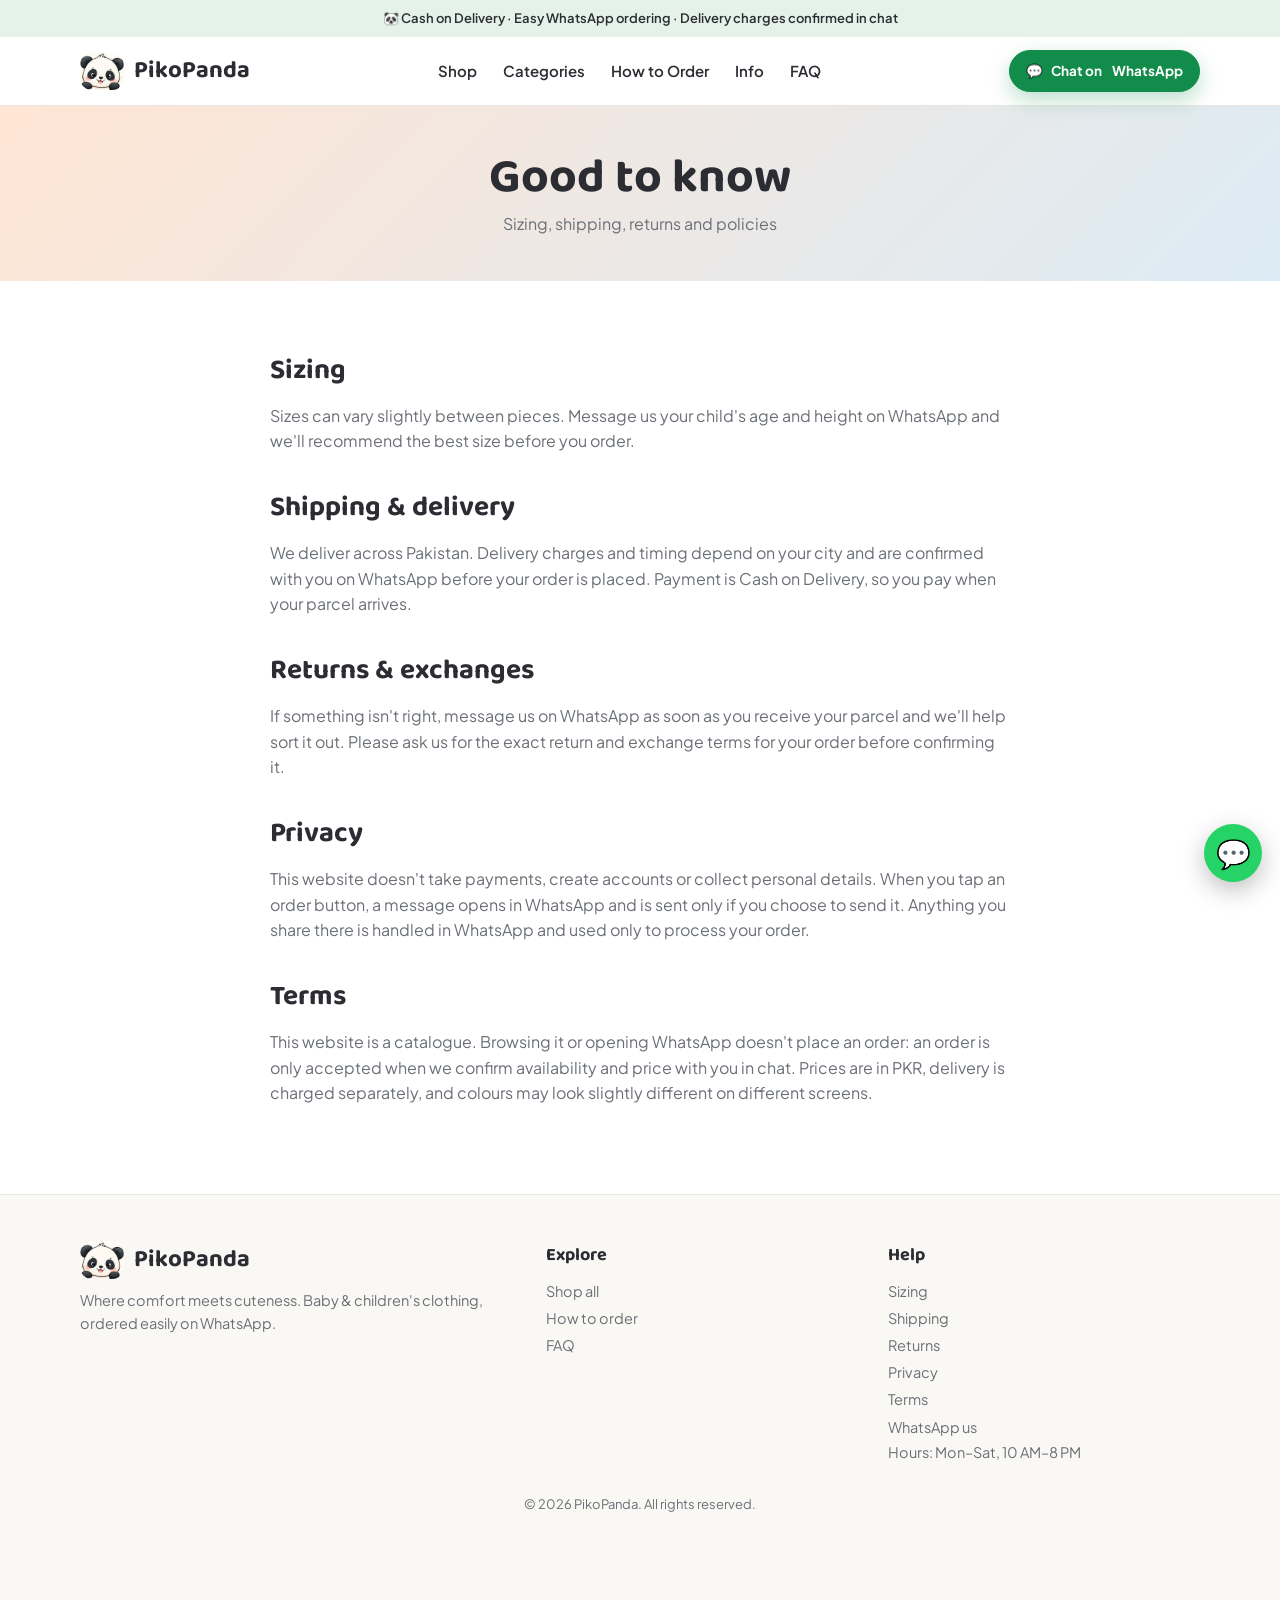
==== commit cf34772c: "Add files via upload" ====
--- a/info.html
+++ b/info.html
@@ -1,76 +1,13 @@
 <!DOCTYPE html>
-<html lang="en">
-<head>
-    <meta charset="UTF-8">
-    <meta name="viewport" content="width=device-width, initial-scale=1.0">
-    <title>Sizing, Shipping & Policies | PikoPanda</title>
-    <link rel="preconnect" href="https://fonts.googleapis.com">
-    <link href="https://fonts.googleapis.com/css2?family=Baloo+2:wght@400;600;700&family=Plus+Jakarta+Sans:wght@400;500;600;700&display=swap" rel="stylesheet">
-    <link rel="stylesheet" href="https://cdnjs.cloudflare.com/ajax/libs/font-awesome/6.4.0/css/all.min.css">
-    <link rel="stylesheet" href="assets/style.css">
-</head>
-<body>
-    <header class="header">
-        <div class="header-container">
-            <a href="index.html" class="logo">
-                <img src="assets/logo.jpg" alt="PikoPanda" style="height: 50px;">
-                <span>PikoPanda 🐼</span>
-            </a>
-            <a href="index.html" style="color:var(--color-cta);font-weight:600;">Back to Home</a>
-        </div>
-    </header>
-
-    <div class="info-container">
-        <h1>Good to know</h1>
-        <p>Sizing, shipping, returns and policies</p>
-
-        <div class="info-section">
-            <h2>📏 Sizing</h2>
-            <p>Sizes can vary slightly between pieces and suppliers. Message us your child's age and height on WhatsApp and we'll recommend the best size before you order. When in doubt, we usually suggest sizing up for a longer fit.</p>
-        </div>
-
-        <div class="info-section">
-            <h2>🚚 Shipping & delivery</h2>
-            <p>We deliver across Pakistan. Delivery charges and timing depend on your city and are confirmed with you on WhatsApp before your order is placed. Payment is Cash on Delivery, so you pay when your parcel arrives.</p>
-            <ul>
-                <li><strong>Major cities:</strong> 2-3 business days</li>
-                <li><strong>Other cities:</strong> 3-5 business days</li>
-            </ul>
-        </div>
-
-        <div class="info-section">
-            <h2>🔄 Returns & exchanges</h2>
-            <p>If something isn't right, message us on WhatsApp as soon as you receive your parcel and we'll help sort it out. Please ask us for the exact return and exchange terms for your order before confirming it.</p>
-            <ul>
-                <li>Items must be unworn, unwashed, and with original tags.</li>
-                <li>Requests must be made within 7 days of delivery.</li>
-            </ul>
-        </div>
-
-        <div class="info-section">
-            <h2>🔒 Privacy</h2>
-            <p>This website doesn't take payments, create accounts or collect personal details. When you tap an order button, a message opens in WhatsApp and is sent only if you choose to send it.</p>
-        </div>
-
-        <div class="wa-box">
-            <h3>Still have questions?</h3>
-            <p>We're here to help! Send us a message and a real person will reply.</p>
-            <a href="#" class="btn-wa" id="infoWa"><i class="fab fa-whatsapp"></i> Chat on WhatsApp</a>
-        </div>
-    </div>
-
-    <div class="floating-wa">
-        <a href="#" id="floatWa"><i class="fab fa-whatsapp"></i></a>
-    </div>
-
-    <script src="assets/site.js"></script>
-    <script>
-        document.addEventListener('DOMContentLoaded', () => {
-            const msg = encodeURIComponent('Hi PikoPanda! 🐼 I have a question about sizing/shipping.');
-            const url = `https://wa.me/${CFG.wa}?text=${msg}`;
-            document.getElementById('infoWa').href = url;
-            document.getElementById('floatWa').href = url;
-        });
-    </script>
-</body>
-</html>
+<html lang="en"><head><meta charset="utf-8"><meta name="viewport" content="width=device-width, initial-scale=1, viewport-fit=cover">
+<title>Sizing, Shipping & Policies | PikoPanda</title><meta name="description" content="Sizing, shipping, returns, privacy and terms for PikoPanda.">
+<link rel="icon" href="assets/mark.jpg"><link rel="preconnect" href="https://fonts.googleapis.com"><link rel="preconnect" href="https://fonts.gstatic.com" crossorigin>
+<link href="https://fonts.googleapis.com/css2?family=Baloo+2:wght@600;700&family=Plus+Jakarta+Sans:wght@400;500;600;700&display=swap" rel="stylesheet">
+<link rel="stylesheet" href="assets/style.css"></head>
+<body data-page="info"><main id="top"><div class="pagehead"><h1>Good to know</h1><p>Sizing, shipping, returns and policies</p></div><section style="padding-top:36px"><div class="wrap prose">
+<h2 id="sizing">Sizing</h2><p>Sizes can vary slightly between pieces. Message us your child's age and height on WhatsApp and we'll recommend the best size before you order.</p>
+<h2 id="shipping">Shipping &amp; delivery</h2><p>We deliver across Pakistan. Delivery charges and timing depend on your city and are confirmed with you on WhatsApp before your order is placed. Payment is Cash on Delivery, so you pay when your parcel arrives.</p>
+<h2 id="returns">Returns &amp; exchanges</h2><p>If something isn't right, message us on WhatsApp as soon as you receive your parcel and we'll help sort it out. Please ask us for the exact return and exchange terms for your order before confirming it.</p>
+<h2 id="privacy">Privacy</h2><p>This website doesn't take payments, create accounts or collect personal details. When you tap an order button, a message opens in WhatsApp and is sent only if you choose to send it. Anything you share there is handled in WhatsApp and used only to process your order.</p>
+<h2 id="terms">Terms</h2><p>This website is a catalogue. Browsing it or opening WhatsApp doesn't place an order: an order is only accepted when we confirm availability and price with you in chat. Prices are in PKR, delivery is charged separately, and colours may look slightly different on different screens.</p>
+</div></section></main><script src="assets/site.js"></script></body></html>
--- a/assets/style.css
+++ b/assets/style.css
@@ -1,244 +1,132 @@
-/* =========================================
-   PIKOPANDA - Professional Stylesheet
-   ========================================= */
 
-:root {
-    --color-primary: #2B2D33;
-    --color-cta: #128C4A;
-    --color-cta-hover: #0F7A3D;
-    --color-whatsapp: #25D366;
-    --color-peach: #FFE5D4;
-    --color-blue: #DCEBF5;
-    --color-mint: #E4F2EA;
-    --color-surface: #FAF8F5;
-    --color-border: #E8E6E2;
-    --color-text-muted: #6B6F76;
-    --radius-sm: 8px;
-    --radius-md: 12px;
-    --radius-lg: 20px;
-    --shadow-card: 0 2px 8px rgba(43,45,51,0.06);
-    --shadow-hover: 0 8px 24px rgba(43,45,51,0.10);
-    --container-max: 1240px;
-    --transition: 180ms ease-out;
-}
+:root{--ink:#2B2D33;--green:#7FB69A;--wa:#128C4A;--peach:#FFE5D4;--blue:#DCEBF5;--mint:#E4F2EA;--bg:#fff;--oat:#FAF8F5;--line:#E8E6E2;--muted:#6B6F76;--coral:#E8836B;--card:#fff;--shadow:0 10px 30px rgba(43,45,51,.08);
+box-sizing:border-box;padding-top:env(safe-area-inset-top,0px);padding-bottom:env(safe-area-inset-bottom,0px)}
+@media (prefers-color-scheme:dark){:root:not([data-theme="light"]){--ink:#F3F1EC;--bg:#17181B;--oat:#1E2023;--line:#2F3237;--muted:#A5A9B0;--peach:#3A2A22;--blue:#22303A;--mint:#1F2F27;--card:#212327;--shadow:0 10px 30px rgba(0,0,0,.4)}}
+:root[data-theme="dark"]{--ink:#F3F1EC;--bg:#17181B;--oat:#1E2023;--line:#2F3237;--muted:#A5A9B0;--peach:#3A2A22;--blue:#22303A;--mint:#1F2F27;--card:#212327;--shadow:0 10px 30px rgba(0,0,0,.4)}
+html{scroll-behavior:smooth;scroll-padding-top:env(safe-area-inset-top,0px)}
+*{box-sizing:border-box}
+body{margin:0;background:var(--bg);color:var(--ink);font-family:'Plus Jakarta Sans',-apple-system,BlinkMacSystemFont,'Segoe UI',sans-serif;line-height:1.6;-webkit-font-smoothing:antialiased}
+h1,h2,h3{font-family:'Baloo 2',system-ui,sans-serif;line-height:1.15;margin:0}
+img{max-width:100%}a{color:inherit;text-decoration:none}
+.wrap{max-width:1160px;margin:0 auto;padding:0 20px}
+.topbar{background:var(--mint);font-size:13px;text-align:center;padding:8px 12px;font-weight:600}
+header{position:sticky;top:env(safe-area-inset-top,0px);z-index:20;background:color-mix(in srgb,var(--bg) 88%,transparent);backdrop-filter:blur(12px);border-bottom:1px solid var(--line)}
+body::before{content:"";position:fixed;inset:0 0 auto;height:env(safe-area-inset-top,0px);z-index:21;background:var(--bg)}
+.nav{display:flex;align-items:center;justify-content:space-between;height:68px;gap:16px}
+.brand{display:flex;align-items:center;gap:10px;font-family:'Baloo 2';font-weight:700;font-size:24px}
+.brand img{width:44px;height:38px;object-fit:cover;border-radius:12px}
+nav ul{display:flex;gap:26px;list-style:none;margin:0;padding:0;font-weight:600;font-size:15px}
+nav a:hover{color:var(--green)}
+.btn{display:inline-flex;align-items:center;justify-content:center;gap:8px;border-radius:999px;font-weight:700;font-size:15px;padding:13px 24px;border:1.5px solid var(--ink);cursor:pointer;font-family:inherit;transition:.2s;background:transparent;color:var(--ink)}
+.btn:hover{transform:translateY(-2px)}
+.btn.wa{background:var(--wa);border-color:var(--wa);color:#fff;box-shadow:0 8px 20px rgba(18,140,74,.28)}
+.btn.sm{padding:9px 16px;font-size:13.5px}
+.hero{background:linear-gradient(135deg,var(--peach),var(--blue));position:relative;overflow:hidden}
+.hero .wrap{display:grid;grid-template-columns:1.1fr .9fr;gap:30px;align-items:center;padding-top:64px;padding-bottom:64px}
+.pill{display:inline-block;background:var(--card);border-radius:999px;padding:6px 14px;font-size:13px;font-weight:700;box-shadow:var(--shadow)}
+.hero h1{font-size:clamp(38px,6vw,68px);margin:18px 0 14px}
+.hero h1 span{color:var(--green)}
+.hero p{font-size:18px;color:var(--muted);max-width:480px;margin:0 0 26px}
+.cta{display:flex;gap:12px;flex-wrap:wrap}
+.hero-art{background:var(--card);border-radius:36px;box-shadow:var(--shadow);padding:14px;transform:rotate(2deg)}
+.hero-art img{width:100%;border-radius:26px;display:block}
+.blob{position:absolute;border-radius:50%;filter:blur(2px);opacity:.55}
+.trust{background:var(--oat);border-bottom:1px solid var(--line)}
+.trust .wrap{display:grid;grid-template-columns:repeat(4,1fr);gap:16px;padding-top:22px;padding-bottom:22px}
+.t{display:flex;gap:12px;align-items:center;font-size:14px;font-weight:600}
+.t i{font-style:normal;font-size:26px;background:var(--mint);width:46px;height:46px;border-radius:14px;display:grid;place-items:center;flex:none}
+.t small{display:block;color:var(--muted);font-weight:500}
+section{padding:72px 0}
+.head{text-align:center;margin-bottom:36px}
+.head h2{font-size:clamp(28px,4vw,42px)}
+.head p{color:var(--muted);margin:8px 0 0}
+.cats{display:grid;grid-template-columns:repeat(4,1fr);gap:16px}
+.cat{border-radius:26px;padding:26px 20px;text-align:center;font-family:'Baloo 2';font-weight:700;font-size:21px;transition:.25s;cursor:pointer;color:#2B2D33}
+.cat:hover{transform:translateY(-6px);box-shadow:var(--shadow)}
+.cat span{display:block;font-size:46px;margin-bottom:6px}
+.cat small{display:block;font:500 13px 'Plus Jakarta Sans';opacity:.75}
+.tabs{display:flex;gap:8px;justify-content:center;flex-wrap:wrap;margin-bottom:28px}
+.tab{border:1.5px solid var(--line);background:var(--card);color:var(--ink);border-radius:999px;padding:8px 18px;font:600 14px 'Plus Jakarta Sans';cursor:pointer}
+.tab.on{background:var(--ink);color:var(--bg);border-color:var(--ink)}
+.grid{display:grid;grid-template-columns:repeat(4,1fr);gap:20px}
+.card{background:var(--card);border:1px solid var(--line);border-radius:22px;overflow:hidden;transition:.25s;display:flex;flex-direction:column}
+.card:hover{transform:translateY(-4px);box-shadow:var(--shadow)}
+.ph{aspect-ratio:1/1.05;display:grid;place-items:center;font-size:72px;position:relative}
+.badge{position:absolute;top:12px;left:12px;background:var(--card);color:var(--ink);font:700 12px 'Plus Jakarta Sans';padding:4px 10px;border-radius:999px}
+.body{padding:14px 16px 18px;display:flex;flex-direction:column;gap:8px;flex:1}
+.body h3{font-size:18px}
+.sku{font:500 12px 'IBM Plex Mono',ui-monospace,monospace;color:var(--muted);background:var(--oat);padding:3px 8px;border-radius:8px;align-self:flex-start;border:0;cursor:pointer}
+.chips{display:flex;gap:6px;flex-wrap:wrap}
+.chip{font-size:12px;border:1px solid var(--line);border-radius:8px;padding:2px 8px;color:var(--muted);background:transparent;cursor:pointer;font-family:inherit}
+.chip.on{background:var(--mint);color:var(--ink);border-color:var(--green)}
+.price{font-family:'Baloo 2';font-weight:700;font-size:20px;margin-top:auto}
+.note{text-align:center;color:var(--muted);font-size:13px;margin-top:22px}
+.steps{display:grid;grid-template-columns:repeat(4,1fr);gap:18px;counter-reset:s}
+.step{background:var(--card);border-radius:24px;padding:26px 22px;border:1px solid var(--line);position:relative}
+.step::before{counter-increment:s;content:counter(s);position:absolute;top:-16px;left:22px;background:var(--green);color:#10281c;width:34px;height:34px;border-radius:50%;display:grid;place-items:center;font:700 17px 'Baloo 2'}
+.step b{font-family:'Baloo 2';font-size:19px}
+.step p{margin:6px 0 0;color:var(--muted);font-size:14.5px}
+.alt{background:var(--oat)}
+.why{display:grid;grid-template-columns:repeat(3,1fr);gap:18px}
+.why div{background:var(--card);border:1px solid var(--line);border-radius:24px;padding:28px}
+.why i{font-style:normal;font-size:34px}
+.why h3{font-size:21px;margin:8px 0 6px}.why p{margin:0;color:var(--muted);font-size:15px}
+.faq{max-width:760px;margin:0 auto}
+details{background:var(--card);border:1px solid var(--line);border-radius:18px;padding:16px 20px;margin-bottom:10px}
+summary{font-weight:700;cursor:pointer;list-style:none;display:flex;justify-content:space-between;gap:12px}
+summary::after{content:"+";font-size:22px;line-height:1;color:var(--green)}
+details[open] summary::after{content:"–"}
+details p{margin:10px 0 0;color:var(--muted);font-size:15px}
+.band{background:var(--ink);color:#fff;border-radius:32px;padding:48px 28px;text-align:center;background-image:radial-gradient(circle at 15% 20%,rgba(127,182,154,.35),transparent 40%),radial-gradient(circle at 90% 80%,rgba(255,229,212,.2),transparent 40%)}
+.band h2{font-size:clamp(28px,4vw,40px)}.band p{opacity:.8;margin:10px 0 22px}
+footer{background:var(--oat);border-top:1px solid var(--line);padding:46px 0 90px;font-size:14.5px}
+footer .wrap{display:grid;grid-template-columns:1.4fr 1fr 1fr;gap:30px}
+footer h4{font-family:'Baloo 2';font-size:18px;margin:0 0 8px}
+footer a{display:block;color:var(--muted);padding:2px 0}footer a:hover{color:var(--green)}
+.copy{text-align:center;color:var(--muted);font-size:13px;margin-top:30px}
+.fab{position:fixed;right:18px;bottom:calc(18px + env(safe-area-inset-bottom,0px));width:58px;height:58px;border-radius:50%;background:#25D366;color:#08331A;display:grid;place-items:center;box-shadow:0 8px 24px rgba(0,0,0,.25);z-index:30;font-size:28px;transition:.2s}
+.fab:hover{transform:scale(1.08)}
+.modal{position:fixed;inset:0;background:rgba(10,12,14,.55);display:none;place-items:center;z-index:50;padding:20px}
+.modal.open{display:grid}
+.sheet{background:var(--card);border-radius:26px;max-width:460px;width:100%;padding:26px;box-shadow:var(--shadow)}
+.sheet h3{font-size:24px}
+.sheet pre{background:var(--oat);border:1px solid var(--line);border-radius:14px;padding:14px;white-space:pre-wrap;font:13.5px/1.5 'Plus Jakarta Sans',sans-serif;margin:12px 0}
+.sheet .row{display:flex;gap:10px;flex-wrap:wrap}
+@media(max-width:900px){nav ul{display:none}.hero .wrap{grid-template-columns:1fr;padding-top:36px;padding-bottom:44px}.hero-art{max-width:420px;margin:0 auto;transform:none}.trust .wrap,.cats,.grid,.steps{grid-template-columns:repeat(2,1fr)}.why{grid-template-columns:1fr}footer .wrap{grid-template-columns:1fr}section{padding:52px 0}}
+@media(max-width:480px){.grid{gap:12px}.body h3{font-size:16px}.nav .btn.sm span{display:none}}
+@media(prefers-reduced-motion:reduce){*{transition:none!important;scroll-behavior:auto!important}}
 
-* { margin: 0; padding: 0; box-sizing: border-box; }
+.burger{display:none;width:44px;height:44px;border-radius:12px;border:1.5px solid var(--line);background:var(--card);color:var(--ink);font-size:20px;cursor:pointer}
+.card h3 a:hover{color:var(--green)}.ph{overflow:hidden}
+.pagehead{background:linear-gradient(135deg,var(--peach),var(--blue));padding:44px 0;text-align:center}
+.pagehead h1{font-size:clamp(32px,5vw,48px)}.pagehead p{color:var(--muted);margin:6px 0 0}
+.bar{display:flex;gap:12px;flex-wrap:wrap;align-items:center;margin-bottom:18px}
+.bar input,.bar select{height:46px;border:1.5px solid var(--line);border-radius:12px;padding:0 14px;background:var(--card);color:var(--ink);font:500 15px 'Plus Jakarta Sans',sans-serif}
+.bar input{flex:1;min-width:200px}
+.bar input:focus,.bar select:focus{outline:none;border-color:var(--wa);box-shadow:0 0 0 2px rgba(18,140,74,.25)}
+.empty{grid-column:1/-1;text-align:center;padding:50px 10px;color:var(--muted)}
+.pgrid{display:grid;grid-template-columns:1fr 1fr;gap:40px;align-items:start}
+.pimg{aspect-ratio:1;border-radius:30px;display:grid;place-items:center;font-size:140px;overflow:hidden}
+.pgrid h1{font-size:clamp(28px,4vw,40px);margin:10px 0}.price.big{font-size:30px;margin:10px 0}.muted{color:var(--muted)}
+.qty{display:inline-flex;align-items:center;gap:14px;border:1.5px solid var(--line);border-radius:999px;padding:4px;margin:18px 0}
+.qty button{width:38px;height:38px;border-radius:50%;border:0;background:var(--oat);color:var(--ink);font-size:20px;cursor:pointer}
+.pts{padding-left:20px;color:var(--muted);font-size:14.5px}.rel{margin:56px 0 20px;font-size:28px}.crumb{color:var(--muted);font-size:14px;font-weight:600}
+.prose{max-width:780px;margin:0 auto}.prose h2{font-size:28px;margin:38px 0 8px}.prose p,.prose li{color:var(--muted)}
+@media(max-width:900px){.burger{display:grid;place-items:center}nav ul.open{display:flex;flex-direction:column;gap:14px;position:absolute;top:100%;left:0;right:0;background:var(--bg);padding:18px 20px;border-bottom:1px solid var(--line)}.pgrid{grid-template-columns:1fr;gap:22px}}
 
-body { 
-    font-family: 'Plus Jakarta Sans', sans-serif; 
-    color: var(--color-primary); 
-    background: white; 
-    line-height: 1.6; 
-}
-
-h1, h2, h3, h4 { font-family: 'Baloo 2', cursive; font-weight: 700; line-height: 1.2; }
-a { text-decoration: none; color: inherit; }
-img { max-width: 100%; display: block; }
-
-/* --- Header --- */
-.header { background: white; box-shadow: var(--shadow-card); position: sticky; top: 0; z-index: 1000; }
-.header-container { max-width: var(--container-max); margin: 0 auto; padding: 15px 24px; display: flex; align-items: center; justify-content: space-between; }
-.logo { font-family: 'Baloo 2', cursive; font-size: 28px; font-weight: 700; background: linear-gradient(135deg, #5A9B8E 0%, #E8836B 50%, #2B2D33 100%); -webkit-background-clip: text; -webkit-text-fill-color: transparent; }
-.nav-desktop { display: flex; gap: 32px; }
-.nav-desktop a { font-weight: 600; font-size: 15px; transition: color var(--transition); }
-.nav-desktop a:hover, .nav-desktop a.active { color: var(--color-cta); }
-.btn-wa { background: var(--color-cta); color: white; padding: 10px 20px; border-radius: 25px; font-weight: 600; display: inline-flex; align-items: center; gap: 8px; transition: var(--transition); border: none; cursor: pointer; }
-.btn-wa:hover { background: var(--color-cta-hover); transform: translateY(-2px); }
-
-/* --- Hero --- */
-.hero { background: linear-gradient(135deg, var(--color-peach) 0%, var(--color-blue) 100%); padding: 80px 24px; text-align: center; }
-.hero h1 { font-size: 48px; margin-bottom: 16px; color: var(--color-primary); }
-.hero h1 span { display: block; color: var(--color-cta); }
-.hero p { font-size: 18px; color: var(--color-text-muted); max-width: 600px; margin: 0 auto 32px; }
-.hero-btns { display: flex; gap: 16px; justify-content: center; flex-wrap: wrap; }
-.btn-primary { background: var(--color-cta); color: white; padding: 16px 32px; border-radius: 30px; font-weight: 700; font-size: 16px; display: inline-flex; align-items: center; gap: 10px; transition: var(--transition); }
-.btn-primary:hover { transform: translateY(-3px); box-shadow: 0 8px 20px rgba(18, 140, 74, 0.3); }
-.btn-secondary { background: white; color: var(--color-primary); padding: 16px 32px; border-radius: 30px; font-weight: 600; border: 2px solid var(--color-border); transition: var(--transition); }
-.btn-secondary:hover { border-color: var(--color-cta); color: var(--color-cta); }
-
-/* --- Trust Section --- */
-.trust-section { background: white; padding: 40px 24px; border-bottom: 1px solid var(--color-border); }
-.trust-container { max-width: var(--container-max); margin: 0 auto; display: grid; grid-template-columns: repeat(4, 1fr); gap: 24px; }
-.trust-item { display: flex; align-items: center; gap: 12px; padding: 16px; background: var(--color-surface); border-radius: var(--radius-md); }
-.trust-icon { width: 48px; height: 48px; background: var(--color-mint); border-radius: 50%; display: flex; align-items: center; justify-content: center; font-size: 24px; }
-.trust-text h3 { font-size: 16px; margin-bottom: 4px; }
-.trust-text p { font-size: 13px; color: var(--color-text-muted); }
-
-/* --- Sections & Headers --- */
-.section { padding: 80px 24px; }
-.section-header { text-align: center; margin-bottom: 48px; }
-.section-header h2 { font-size: 36px; margin-bottom: 12px; }
-.section-header p { color: var(--color-text-muted); max-width: 600px; margin: 0 auto; }
-
-/* --- Categories --- */
-.category-grid { max-width: var(--container-max); margin: 0 auto; display: grid; grid-template-columns: repeat(4, 1fr); gap: 24px; }
-.category-card { background: white; border-radius: var(--radius-md); overflow: hidden; box-shadow: var(--shadow-card); transition: var(--transition); text-align: center; padding: 32px 16px; border: 1px solid var(--color-border); }
-.category-card:hover { transform: translateY(-8px); box-shadow: var(--shadow-hover); border-color: var(--color-cta); }
-.category-icon { font-size: 48px; margin-bottom: 16px; }
-.category-card h3 { font-size: 20px; margin-bottom: 8px; }
-.category-card p { font-size: 14px; color: var(--color-text-muted); }
-
-/* --- Products --- */
-.product-grid { max-width: var(--container-max); margin: 0 auto; display: grid; grid-template-columns: repeat(4, 1fr); gap: 24px; }
-.product-card { background: white; border: 1px solid var(--color-border); border-radius: var(--radius-md); overflow: hidden; transition: var(--transition); position: relative; }
-.product-card:hover { transform: translateY(-4px); box-shadow: var(--shadow-hover); }
-.product-badge { position: absolute; top: 12px; left: 12px; background: var(--color-cta); color: white; padding: 4px 12px; border-radius: 20px; font-size: 12px; font-weight: 700; z-index: 2; }
-.product-image { position: relative; aspect-ratio: 4/5; overflow: hidden; background: var(--color-surface); }
-.product-image img { width: 100%; height: 100%; object-fit: cover; transition: var(--transition); }
-.product-card:hover .product-image img { transform: scale(1.05); }
-.product-info { padding: 16px; }
-.product-category { font-size: 12px; color: var(--color-text-muted); text-transform: uppercase; margin-bottom: 4px; }
-.product-title { font-size: 15px; font-weight: 600; margin-bottom: 8px; line-height: 1.4; display: -webkit-box; -webkit-line-clamp: 2; -webkit-box-orient: vertical; overflow: hidden; }
-.product-price { font-size: 18px; font-weight: 700; color: var(--color-cta); margin-bottom: 8px; }
-.product-price .original { font-size: 14px; color: var(--color-text-muted); text-decoration: line-through; margin-left: 8px; font-weight: 400; }
-.product-sku { font-family: 'IBM Plex Mono', monospace; font-size: 12px; color: var(--color-text-muted); background: var(--color-surface); padding: 4px 8px; border-radius: 4px; display: inline-flex; align-items: center; gap: 6px; }
-.btn-order { width: 100%; margin-top: 12px; padding: 12px; background: var(--color-cta); color: white; border: none; border-radius: var(--radius-sm); font-weight: 600; cursor: pointer; display: flex; align-items: center; justify-content: center; gap: 8px; transition: var(--transition); text-decoration: none; }
-.btn-order:hover { background: var(--color-cta-hover); }
-
-/* --- Steps & Features --- */
-.steps-container, .features-grid { max-width: var(--container-max); margin: 0 auto; display: grid; grid-template-columns: repeat(4, 1fr); gap: 32px; }
-.features-grid { grid-template-columns: repeat(3, 1fr); }
-.step, .feature-card { text-align: center; }
-.step-number, .feature-icon { width: 60px; height: 60px; background: var(--color-cta); color: white; border-radius: 50%; display: flex; align-items: center; justify-content: center; font-size: 24px; font-weight: 700; margin: 0 auto 16px; }
-.feature-icon { font-size: 36px; background: var(--color-mint); color: var(--color-primary); }
-.step h3, .feature-card h3 { font-size: 18px; margin-bottom: 8px; }
-.step p, .feature-card p { font-size: 14px; color: var(--color-text-muted); }
-.feature-card { padding: 40px 24px; background: var(--color-surface); border-radius: var(--radius-md); }
-
-/* --- FAQ --- */
-.faq-container { max-width: 800px; margin: 0 auto; }
-.faq-item { border-bottom: 1px solid var(--color-border); padding: 20px 0; cursor: pointer; }
-.faq-q { font-weight: 700; font-size: 18px; margin-bottom: 8px; display: flex; justify-content: space-between; }
-.faq-a { color: var(--color-text-muted); line-height: 1.6; display: none; }
-.faq-item.active .faq-a { display: block; }
-
-/* --- CTA Section --- */
-.cta-section { background: linear-gradient(135deg, var(--color-peach), var(--color-mint)); padding: 80px 24px; text-align: center; }
-.cta-section h2 { font-size: 40px; margin-bottom: 16px; }
-.cta-section p { font-size: 18px; color: var(--color-text-muted); margin-bottom: 32px; }
-
-/* --- Footer --- */
-.footer { background: var(--color-primary); color: white; padding: 60px 24px 30px; }
-.footer-container { max-width: var(--container-max); margin: 0 auto; display: grid; grid-template-columns: 2fr 1fr 1fr 1fr; gap: 48px; margin-bottom: 40px; }
-.footer-brand .logo { -webkit-text-fill-color: white; font-size: 32px; margin-bottom: 16px; display: block; }
-.footer-brand p { color: rgba(255,255,255,0.8); margin-bottom: 20px; }
-.footer-column h3 { font-size: 18px; margin-bottom: 20px; }
-.footer-column ul { list-style: none; }
-.footer-column li { margin-bottom: 12px; }
-.footer-column a { color: rgba(255,255,255,0.8); transition: var(--transition); }
-.footer-column a:hover { color: var(--color-whatsapp); }
-.footer-bottom { max-width: var(--container-max); margin: 0 auto; padding-top: 30px; border-top: 1px solid rgba(255,255,255,0.1); text-align: center; color: rgba(255,255,255,0.6); font-size: 14px; }
-
-/* --- Floating WhatsApp --- */
-.floating-wa { position: fixed; bottom: 30px; right: 30px; z-index: 999; }
-.floating-wa a { width: 60px; height: 60px; background: var(--color-whatsapp); border-radius: 50%; display: flex; align-items: center; justify-content: center; color: white; font-size: 32px; box-shadow: 0 4px 12px rgba(37,211,102,0.4); animation: pulse 2s infinite; }
-@keyframes pulse { 0%, 100% { box-shadow: 0 4px 12px rgba(37,211,102,0.4); } 50% { box-shadow: 0 4px 20px rgba(37,211,102,0.6); } }
-
-/* =========================================
-   SHOP PAGE SPECIFIC
-   ========================================= */
-.page-header { background: var(--color-surface); padding: 40px 24px; text-align: center; }
-.page-header h1 { font-size: 40px; margin-bottom: 12px; }
-.shop-container { max-width: var(--container-max); margin: 0 auto; padding: 40px 24px; display: grid; grid-template-columns: 280px 1fr; gap: 40px; }
-.filters { background: white; border: 1px solid var(--color-border); border-radius: var(--radius-md); padding: 24px; height: fit-content; position: sticky; top: 100px; }
-.filter-section { margin-bottom: 24px; padding-bottom: 24px; border-bottom: 1px solid var(--color-border); }
-.filter-section:last-child { border-bottom: none; margin-bottom: 0; padding-bottom: 0; }
-.filter-title { font-weight: 700; margin-bottom: 12px; font-size: 16px; }
-.filter-options { display: flex; flex-direction: column; gap: 8px; }
-.filter-option { display: flex; align-items: center; gap: 8px; cursor: pointer; }
-.filter-option input { width: 18px; height: 18px; cursor: pointer; }
-.filter-option label { cursor: pointer; font-size: 14px; }
-.filter-count { color: var(--color-text-muted); font-size: 13px; margin-left: auto; }
-.btn-reset { width: 100%; padding: 10px; background: var(--color-surface); border: 1px solid var(--color-border); border-radius: var(--radius-md); cursor: pointer; font-weight: 600; margin-top: 16px; }
-.btn-reset:hover { background: var(--color-border); }
-.products-toolbar { display: flex; justify-content: space-between; align-items: center; margin-bottom: 24px; flex-wrap: wrap; gap: 16px; }
-.results-count { font-weight: 600; color: var(--color-text-muted); }
-.sort-select { padding: 10px 16px; border: 1px solid var(--color-border); border-radius: var(--radius-md); font-family: inherit; cursor: pointer; }
-.mobile-filter-btn { display: none; position: fixed; bottom: 100px; right: 20px; background: var(--color-cta); color: white; padding: 14px 20px; border-radius: 30px; font-weight: 600; z-index: 100; box-shadow: 0 4px 12px rgba(18,140,74,0.4); border: none; cursor: pointer; }
-
-/* =========================================
-   PRODUCT PAGE SPECIFIC
-   ========================================= */
-.product-container { max-width: var(--container-max); margin: 0 auto; padding: 40px 24px; display: grid; grid-template-columns: 1fr 1fr; gap: 60px; }
-.product-gallery { position: sticky; top: 100px; }
-.main-image { aspect-ratio: 4/5; background: var(--color-surface); border-radius: var(--radius-md); overflow: hidden; margin-bottom: 16px; }
-.main-image img { width: 100%; height: 100%; object-fit: cover; }
-.product-details .product-category { font-size: 14px; color: var(--color-text-muted); text-transform: uppercase; letter-spacing: 0.5px; margin-bottom: 8px; }
-.product-details .product-title { font-size: 32px; margin-bottom: 16px; line-height: 1.2; }
-.product-details .product-price { font-size: 28px; font-weight: 700; color: var(--color-cta); margin-bottom: 20px; }
-.product-details .product-price .original { font-size: 18px; color: var(--color-text-muted); text-decoration: line-through; margin-left: 12px; }
-.sku-box { background: var(--color-surface); border: 1px solid var(--color-border); border-radius: var(--radius-sm); padding: 12px 16px; margin-bottom: 24px; display: flex; align-items: center; justify-content: space-between; }
-.sku-label { font-size: 12px; color: var(--color-text-muted); text-transform: uppercase; }
-.sku-value { font-size: 16px; font-weight: 600; }
-.copy-sku { color: var(--color-cta); cursor: pointer; }
-.size-selector { margin-bottom: 24px; }
-.size-label { font-weight: 600; margin-bottom: 12px; display: flex; align-items: center; gap: 8px; }
-.size-label a { color: var(--color-cta); font-size: 14px; }
-.size-options { display: flex; gap: 12px; flex-wrap: wrap; }
-.size-option { padding: 12px 20px; border: 2px solid var(--color-border); border-radius: var(--radius-sm); cursor: pointer; font-weight: 600; transition: var(--transition); }
-.size-option:hover { border-color: var(--color-cta); }
-.size-option.selected { border-color: var(--color-cta); background: var(--color-cta); color: white; }
-.btn-wa-large { width: 100%; padding: 18px; background: var(--color-cta); color: white; border: none; border-radius: 30px; font-size: 18px; font-weight: 700; cursor: pointer; display: flex; align-items: center; justify-content: center; gap: 12px; margin-bottom: 12px; transition: var(--transition); text-decoration: none; }
-.btn-wa-large:hover { background: var(--color-cta-hover); transform: translateY(-2px); }
-.order-note { text-align: center; color: var(--color-text-muted); font-size: 14px; margin-bottom: 32px; }
-.trust-badges { display: flex; gap: 16px; flex-wrap: wrap; margin-bottom: 32px; }
-.trust-badge { display: flex; align-items: center; gap: 8px; font-size: 14px; color: var(--color-text-muted); }
-.trust-badge i { color: var(--color-cta); }
-.product-tabs { margin-top: 40px; }
-.tabs-header { display: flex; gap: 32px; border-bottom: 2px solid var(--color-border); margin-bottom: 24px; }
-.tab-btn { padding: 12px 0; background: none; border: none; font-family: inherit; font-size: 16px; font-weight: 600; color: var(--color-text-muted); cursor: pointer; border-bottom: 2px solid transparent; margin-bottom: -2px; }
-.tab-btn.active { color: var(--color-cta); border-bottom-color: var(--color-cta); }
-.tab-content { display: none; }
-.tab-content.active { display: block; }
-.tab-content p, .tab-content li { margin-bottom: 12px; line-height: 1.8; color: #4a4a4a; }
-.sticky-bar { position: fixed; bottom: 0; left: 0; right: 0; background: white; box-shadow: 0 -2px 8px rgba(0,0,0,0.1); padding: 16px 24px; display: none; z-index: 99; }
-.sticky-bar.visible { display: block; }
-.sticky-container { max-width: var(--container-max); margin: 0 auto; display: flex; justify-content: space-between; align-items: center; gap: 24px; }
-.sticky-price { font-size: 24px; font-weight: 700; color: var(--color-cta); }
-.sticky-sku { font-size: 13px; color: var(--color-text-muted); }
-.sticky-btn { padding: 14px 32px; width: auto; margin: 0; }
-
-/* =========================================
-   INFO PAGE SPECIFIC
-   ========================================= */
-.info-container { max-width: 800px; margin: 0 auto; padding: 60px 24px; }
-.info-container h1 { font-size: 36px; margin-bottom: 12px; }
-.info-container > p { color: var(--color-text-muted); margin-bottom: 40px; font-size: 18px; }
-.info-section { margin-bottom: 40px; padding-bottom: 40px; border-bottom: 1px solid var(--color-border); }
-.info-section:last-child { border-bottom: none; }
-.info-section h2 { font-size: 24px; margin-bottom: 16px; color: var(--color-cta); }
-.info-section p, .info-section li { margin-bottom: 12px; color: #4a4a4a; }
-.info-section ul { margin-left: 20px; }
-.wa-box { background: var(--color-surface); border: 1px solid var(--color-border); border-radius: var(--radius-md); padding: 24px; text-align: center; margin-top: 40px; }
-.wa-box h3 { margin-bottom: 12px; }
-
-/* --- Toast Notification --- */
-.toast { position: fixed; bottom: 180px; left: 50%; transform: translateX(-50%) translateY(100px); background: var(--color-primary); color: white; padding: 12px 24px; border-radius: var(--radius-sm); opacity: 0; transition: 0.3s; z-index: 10000; }
-.toast.show { opacity: 1; transform: translateX(-50%) translateY(0); }
-
-/* =========================================
-   RESPONSIVE DESIGN (Mobile & Tablet)
-   ========================================= */
-@media (max-width: 1024px) {
-    .nav-desktop { display: none; }
-    .trust-container, .category-grid, .product-grid, .steps-container, .features-grid { grid-template-columns: repeat(2, 1fr); }
-    .footer-container { grid-template-columns: 1fr 1fr; }
-    .shop-container { grid-template-columns: 1fr; }
-    .filters { display: none; position: fixed; top: 0; left: 0; right: 0; bottom: 0; z-index: 2000; background: white; padding: 20px; overflow-y: auto; }
-    .filters.active { display: block; }
-    .mobile-filter-btn { display: block; }
-    .product-container { grid-template-columns: 1fr; }
-    .product-gallery { position: relative; top: 0; }
-}
-
-@media (max-width: 768px) {
-    .hero h1 { font-size: 32px; }
-    .trust-container, .category-grid, .product-grid, .steps-container, .features-grid, .footer-container { grid-template-columns: 1fr; }
-    .product-details .product-title { font-size: 24px; }
-    .page-header h1 { font-size: 28px; }
-}
-
-@media (max-width: 480px) {
-    .hero-btns { flex-direction: column; }
-    .btn-primary, .btn-secondary { width: 100%; justify-content: center; }
-}
+.hero{background:radial-gradient(800px 380px at 88% 8%,#fff7ec,transparent),linear-gradient(135deg,var(--peach),var(--blue))}
+.hero .wrap{padding-top:72px;padding-bottom:72px}.hero h1{letter-spacing:-.5px}
+.stats{display:flex;gap:30px;margin-top:34px;flex-wrap:wrap}.stats b{font:700 28px 'Baloo 2'}.stats span{display:block;font-size:13px;color:var(--muted)}
+.coll{position:relative;height:440px}
+.cl{position:absolute;border-radius:28px;overflow:hidden;box-shadow:0 18px 40px rgba(43,45,51,.18);border:6px solid var(--card);background:var(--card);display:grid;place-items:center;font-size:64px}
+.cl img{position:absolute;inset:0;width:100%;height:100%;object-fit:cover}
+.cl.a{width:55%;height:78%;left:0;top:12%;transform:rotate(-5deg);background:#FFE5D4}
+.cl.b{width:52%;height:68%;right:0;top:0;transform:rotate(4deg);background:#DCEBF5}
+.cl.c{width:40%;height:46%;right:10%;bottom:0;transform:rotate(-2deg);background:#E4F2EA}
+.coll .tag{position:absolute;left:3%;bottom:3%;background:var(--card);border-radius:999px;padding:10px 18px;font-weight:700;font-size:14px;box-shadow:var(--shadow);z-index:2}
+.ph{aspect-ratio:4/5}.ph img,.pimg img{position:absolute;inset:0;width:100%;height:100%;object-fit:cover;transition:transform .5s}
+.card:hover .ph img{transform:scale(1.05)}.pimg{position:relative;aspect-ratio:4/5}.card .body{padding:14px 16px 18px}
+.cat-l{font-size:11.5px;color:var(--muted);text-transform:uppercase;letter-spacing:.07em;font-weight:700}
+.dtl{width:100%;border-collapse:collapse;margin:18px 0 8px;font-size:14.5px}.dtl td{padding:9px 0;border-bottom:1px solid var(--line)}.dtl td:first-child{color:var(--muted);width:38%}
+.badge{background:var(--ink);color:var(--bg)}
+@media(max-width:900px){.coll{height:340px}.hero .wrap{padding-top:40px;padding-bottom:48px}}
